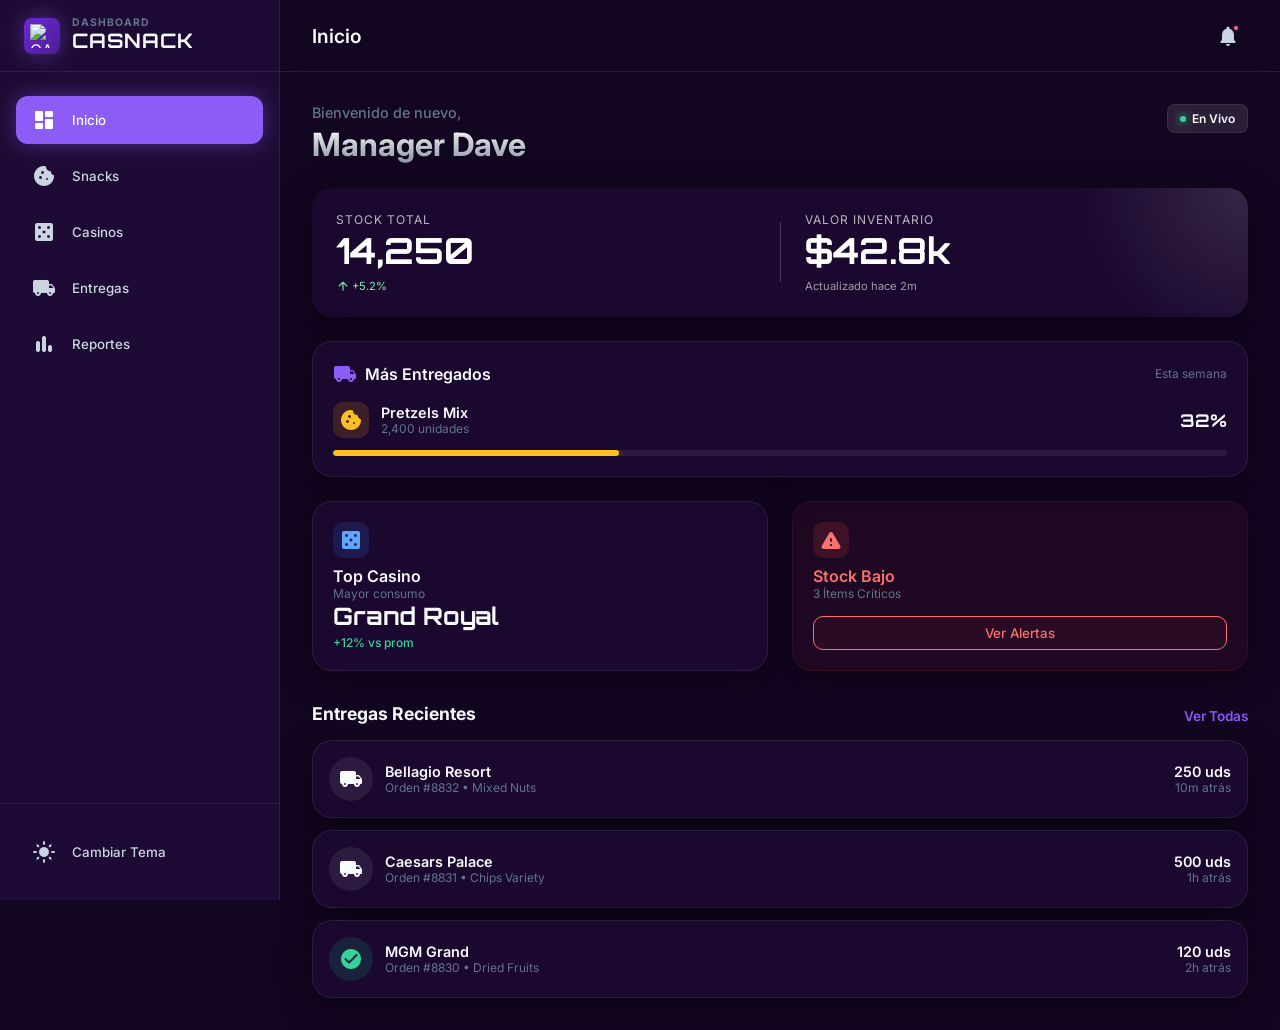
==== index.html @ 6d924bbb "First commit: initial app with Firebase" ====
<!DOCTYPE html>
<html lang="es">

<head>
    <meta charset="UTF-8">
    <meta name="viewport" content="width=device-width, initial-scale=1.0, maximum-scale=1.0, user-scalable=no">
    <title>CASNACK Dashboard</title>
    <!-- Favicon and App Icons -->
    <link rel="icon" type="image/png" href="LOGO%20CASNACK.png">
    <link rel="apple-touch-icon" href="LOGO%20CASNACK.png">
    <meta name="theme-color" content="#2e1065">

    <link rel="preconnect" href="https://fonts.googleapis.com">
    <link rel="preconnect" href="https://fonts.gstatic.com" crossorigin>
    <link
        href="https://fonts.googleapis.com/css2?family=Inter:wght@300;400;500;600;700&family=Orbitron:wght@500;700;800&display=swap"
        rel="stylesheet">
    <link href="https://fonts.googleapis.com/icon?family=Material+Icons+Round" rel="stylesheet">

    <link rel="stylesheet" href="styles.css">
</head>

<body class="dark-mode"> <!-- Starting in Dark Mode for Premium Feel -->
    <div class="app-container">

        <!-- Sidebar for PC Navigation -->
        <aside class="sidebar">
            <div class="sidebar-header">
                <div class="logo-wrapper">
                    <img src="LOGO%20CASNACK.png" alt="CASNACK Logo" class="app-logo">
                </div>
                <!-- Desktop brand text -->
                <div class="brand">
                    <span class="brand-subtitle">DASHBOARD</span>
                    <span class="brand-title">CASNACK</span>
                </div>
            </div>
            <nav class="sidebar-nav">
                <button class="nav-btn active" data-target="dashboard">
                    <div class="nav-icon-wrapper">
                        <span class="material-icons-round">dashboard</span>
                    </div>
                    <span class="nav-label">Inicio</span>
                </button>
                <button class="nav-btn" data-target="snacks">
                    <div class="nav-icon-wrapper">
                        <span class="material-icons-round">cookie</span>
                    </div>
                    <span class="nav-label">Snacks</span>
                </button>
                <button class="nav-btn" data-target="casinos">
                    <div class="nav-icon-wrapper">
                        <span class="material-icons-round">casino</span>
                    </div>
                    <span class="nav-label">Casinos</span>
                </button>
                <button class="nav-btn" data-target="delivery">
                    <div class="nav-icon-wrapper">
                        <span class="material-icons-round">local_shipping</span>
                    </div>
                    <span class="nav-label">Entregas</span>
                </button>
                <button class="nav-btn" data-target="reports">
                    <div class="nav-icon-wrapper">
                        <span class="material-icons-round">bar_chart</span>
                    </div>
                    <span class="nav-label">Reportes</span>
                </button>
            </nav>
            <div class="sidebar-footer">
                <button class="theme-toggle" id="theme-toggle-pc">
                    <span class="material-icons-round theme-icon">light_mode</span>
                    <span class="nav-label">Cambiar Tema</span>
                </button>
            </div>
        </aside>

        <!-- Main Content Area -->
        <main class="main-content">
            <!-- Top Header -->
            <header class="top-header">
                <!-- Mobile brand (hidden on PC) -->
                <div class="mobile-brand">
                    <div class="mobile-logo-wrapper">
                        <img src="LOGO%20CASNACK.png" alt="Logo" class="mobile-logo">
                    </div>
                    <div class="brand">
                        <span class="brand-subtitle">DASHBOARD</span>
                        <span class="brand-title">CASNACK</span>
                    </div>
                </div>
                <!-- Context title for PC -->
                <h1 class="pc-page-title" id="pc-page-title">Inicio</h1>

                <div class="header-actions">
                    <button class="icon-btn theme-toggle" id="theme-toggle-mobile">
                        <span class="material-icons-round theme-icon">light_mode</span>
                    </button>
                    <button class="icon-btn notification-btn">
                        <span class="material-icons-round">notifications</span>
                        <span class="notification-dot"></span>
                    </button>
                </div>
            </header>

            <!-- Page Views Container -->
            <div class="page-views">

                <!-- Dashboard View -->
                <section id="dashboard" class="page-view active">

                    <!-- Welcome Hero -->
                    <div class="dashboard-hero">
                        <div class="welcome-text">
                            <p class="subtitle">Bienvenido de nuevo,</p>
                            <h2 class="title metallic-text">Manager Dave</h2>
                        </div>
                        <div class="status-badge">
                            <span class="status-dot live"></span> En Vivo
                        </div>
                    </div>

                    <!-- Main Stat Card -->
                    <div class="glass-card stat-card primary-gradient">
                        <div class="stat-content">
                            <div class="stat-block">
                                <p class="stat-label">Stock Total</p>
                                <p class="stat-value font-display">14,250</p>
                                <p class="stat-trend positive">
                                    <span class="material-icons-round">arrow_upward</span> +5.2%
                                </p>
                            </div>
                            <div class="divider"></div>
                            <div class="stat-block">
                                <p class="stat-label">Valor Inventario</p>
                                <p class="stat-value font-display">$42.8k</p>
                                <p class="stat-update">Actualizado hace 2m</p>
                            </div>
                        </div>
                        <div class="card-glow"></div>
                    </div>

                    <!-- Layout grid for PC vs Mobile -->
                    <div class="dashboard-grid">
                        <!-- Widget 1: Most Delivered -->
                        <div class="glass-card widget widget-full">
                            <div class="widget-header">
                                <h3 class="widget-title">
                                    <span class="icon-primary"><span
                                            class="material-icons-round">local_shipping</span></span>
                                    Más Entregados
                                </h3>
                                <span class="widget-subtitle">Esta semana</span>
                            </div>
                            <div class="widget-body">
                                <div class="progress-item">
                                    <div class="item-info">
                                        <div class="item-icon bg-orange">
                                            <span class="material-icons-round text-orange">cookie</span>
                                        </div>
                                        <div>
                                            <p class="item-title">Pretzels Mix</p>
                                            <p class="item-desc">2,400 unidades</p>
                                        </div>
                                    </div>
                                    <span class="item-percent font-display">32%</span>
                                </div>
                                <div class="progress-bar-bg">
                                    <div class="progress-bar-fill orange-glow" style="width: 32%"></div>
                                </div>
                            </div>
                        </div>

                        <!-- Widget 2: Top Casino -->
                        <div class="glass-card widget widget-half flex-col">
                            <div>
                                <div class="item-icon bg-blue mb-small">
                                    <span class="material-icons-round text-blue">casino</span>
                                </div>
                                <h3 class="widget-title">Top Casino</h3>
                                <p class="item-desc">Mayor consumo</p>
                            </div>
                            <div class="widget-footer mt-large">
                                <p class="big-value font-display">Grand Royal</p>
                                <p class="trend-text positive mt-small">+12% vs prom</p>
                            </div>
                        </div>

                        <!-- Widget 3: Alerts -->
                        <div class="glass-card widget widget-half alert-widget flex-col">
                            <div>
                                <div class="item-icon bg-red mb-small">
                                    <span class="material-icons-round text-red">warning</span>
                                </div>
                                <h3 class="widget-title text-red-bold">Stock Bajo</h3>
                                <p class="item-desc text-red-light">3 Ítems Críticos</p>
                            </div>
                            <div class="widget-footer mt-large">
                                <button class="btn-outline-red w-full">Ver Alertas</button>
                            </div>
                        </div>
                    </div>

                    <!-- Recent Section -->
                    <div class="recent-section mt-xl">
                        <div class="section-header">
                            <h3 class="section-title">Entregas Recientes</h3>
                            <a href="#" class="link-primary">Ver Todas</a>
                        </div>
                        <div class="list-container">
                            <div class="glass-card list-item interactive">
                                <div class="item-info">
                                    <div class="icon-circle bg-gray"><span
                                            class="material-icons-round">local_shipping</span></div>
                                    <div>
                                        <p class="item-title">Bellagio Resort</p>
                                        <p class="item-desc">Orden #8832 • Mixed Nuts</p>
                                    </div>
                                </div>
                                <div class="item-trailing">
                                    <p class="item-title text-right">250 uds</p>
                                    <p class="item-desc text-right">10m atrás</p>
                                </div>
                            </div>
                            <div class="glass-card list-item interactive">
                                <div class="item-info">
                                    <div class="icon-circle bg-gray"><span
                                            class="material-icons-round">local_shipping</span></div>
                                    <div>
                                        <p class="item-title">Caesars Palace</p>
                                        <p class="item-desc">Orden #8831 • Chips Variety</p>
                                    </div>
                                </div>
                                <div class="item-trailing">
                                    <p class="item-title text-right">500 uds</p>
                                    <p class="item-desc text-right">1h atrás</p>
                                </div>
                            </div>
                            <div class="glass-card list-item interactive">
                                <div class="item-info">
                                    <div class="icon-circle bg-green"><span
                                            class="material-icons-round text-green">check_circle</span></div>
                                    <div>
                                        <p class="item-title">MGM Grand</p>
                                        <p class="item-desc">Orden #8830 • Dried Fruits</p>
                                    </div>
                                </div>
                                <div class="item-trailing">
                                    <p class="item-title text-right">120 uds</p>
                                    <p class="item-desc text-right">2h atrás</p>
                                </div>
                            </div>
                        </div>
                    </div>
                </section>

                <!-- Casinos View -->
                <section id="casinos" class="page-view">
                    <div class="section-header mt-small">
                        <h2 class="title metallic-text">Gestión de Casinos</h2>
                        <button class="btn-primary" id="btn-add-casino"
                            onclick="document.getElementById('add-casino-form').style.display='block'">
                            <span class="material-icons-round">add</span> Agregar Casino
                        </button>
                    </div>

                    <!-- Add Casino Form (Visually Hidden/Mocked for future) -->
                    <div class="glass-card form-card mb-large" id="add-casino-form" style="display: none;">
                        <h3 class="mb-small text-lg font-bold">Registrar Nuevo Casino</h3>
                        <div class="form-grid">
                            <div class="form-group">
                                <label>Nombre del Casino</label>
                                <input type="text" id="casino-name-input" class="form-input"
                                    placeholder="Ej. Casino Central">
                            </div>
                            <div class="form-group">
                                <label>Dirección</label>
                                <input type="text" id="casino-addr-input" class="form-input"
                                    placeholder="Ej. Calle 123 #45-67">
                            </div>
                            <div class="form-group">
                                <label>Barrio</label>
                                <input type="text" id="casino-barrio-input" class="form-input"
                                    placeholder="Ej. El Centro">
                            </div>
                            <div class="form-group">
                                <label>Cantidad Estandar de Snacks</label>
                                <input type="number" id="casino-snacks-input" class="form-input" placeholder="Ej. 150">
                            </div>
                        </div>
                        <div class="form-actions mt-xl text-right">
                            <button class="btn-outline-red mr-small"
                                onclick="document.getElementById('add-casino-form').style.display='none'">Cancelar</button>
                            <button class="btn-primary" id="btn-save-casino">Guardar Casino</button>
                        </div>
                    </div>

                    <div class="list-container mt-xl">
                        <!-- Casino Item 1 -->
                        <div class="glass-card list-item interactive">
                            <div class="item-info casino-info w-full">
                                <div class="icon-circle bg-blue"><span
                                        class="material-icons-round text-blue">casino</span></div>
                                <div class="casino-details w-full">
                                    <p class="item-title text-lg">Grand Royal Casino</p>
                                    <div class="casino-meta">
                                        <p class="item-desc"><span
                                                class="material-icons-round text-small text-muted">location_on</span>
                                            Av. Principal 123</p>
                                        <p class="item-desc"><span
                                                class="material-icons-round text-small text-muted">map</span> Barrio
                                            Centro</p>
                                    </div>
                                </div>
                            </div>
                            <div class="item-trailing flex-row">
                                <div class="text-right mr-large hide-on-mobile">
                                    <p class="item-title font-display">500</p>
                                    <p class="item-desc text-muted">Snacks Estandar</p>
                                </div>
                                <div class="action-controls mr-small">
                                    <button class="icon-btn-small btn-edit" title="Editar Casino"><span
                                            class="material-icons-round text-small">edit</span></button>
                                    <button class="icon-btn-small btn-delete" title="Eliminar Casino"><span
                                            class="material-icons-round text-small">delete</span></button>
                                </div>
                                <div class="order-controls">
                                    <button class="icon-btn-small" title="Subir"><span
                                            class="material-icons-round">keyboard_arrow_up</span></button>
                                    <button class="icon-btn-small" title="Bajar"><span
                                            class="material-icons-round">keyboard_arrow_down</span></button>
                                </div>
                            </div>
                        </div>

                        <!-- Casino Item 2 -->
                        <div class="glass-card list-item interactive">
                            <div class="item-info casino-info w-full">
                                <div class="icon-circle bg-orange"><span
                                        class="material-icons-round text-orange">casino</span></div>
                                <div class="casino-details w-full">
                                    <p class="item-title text-lg">Palace Star</p>
                                    <div class="casino-meta">
                                        <p class="item-desc"><span
                                                class="material-icons-round text-small text-muted">location_on</span>
                                            Calle 45 #8-12</p>
                                        <p class="item-desc"><span
                                                class="material-icons-round text-small text-muted">map</span> Zona Norte
                                        </p>
                                    </div>
                                </div>
                            </div>
                            <div class="item-trailing flex-row">
                                <div class="text-right mr-large hide-on-mobile">
                                    <p class="item-title font-display">300</p>
                                    <p class="item-desc text-muted">Snacks Estandar</p>
                                </div>
                                <div class="action-controls mr-small">
                                    <button class="icon-btn-small btn-edit" title="Editar Casino"><span
                                            class="material-icons-round text-small">edit</span></button>
                                    <button class="icon-btn-small btn-delete" title="Eliminar Casino"><span
                                            class="material-icons-round text-small">delete</span></button>
                                </div>
                                <div class="order-controls">
                                    <button class="icon-btn-small" title="Subir"><span
                                            class="material-icons-round">keyboard_arrow_up</span></button>
                                    <button class="icon-btn-small" title="Bajar"><span
                                            class="material-icons-round">keyboard_arrow_down</span></button>
                                </div>
                            </div>
                        </div>

                        <!-- Casino Item 3 -->
                        <div class="glass-card list-item interactive">
                            <div class="item-info casino-info w-full">
                                <div class="icon-circle bg-green"><span
                                        class="material-icons-round text-green">casino</span></div>
                                <div class="casino-details w-full">
                                    <p class="item-title text-lg">Lucky Club</p>
                                    <div class="casino-meta">
                                        <p class="item-desc"><span
                                                class="material-icons-round text-small text-muted">location_on</span>
                                            Carrera 9 #15-32</p>
                                        <p class="item-desc"><span
                                                class="material-icons-round text-small text-muted">map</span> El Poblado
                                        </p>
                                    </div>
                                </div>
                            </div>
                            <div class="item-trailing flex-row">
                                <div class="text-right mr-large hide-on-mobile">
                                    <p class="item-title font-display">150</p>
                                    <p class="item-desc text-muted">Snacks Estandar</p>
                                </div>
                                <div class="action-controls mr-small">
                                    <button class="icon-btn-small btn-edit" title="Editar Casino"><span
                                            class="material-icons-round text-small">edit</span></button>
                                    <button class="icon-btn-small btn-delete" title="Eliminar Casino"><span
                                            class="material-icons-round text-small">delete</span></button>
                                </div>
                                <div class="order-controls">
                                    <button class="icon-btn-small" title="Subir"><span
                                            class="material-icons-round">keyboard_arrow_up</span></button>
                                    <button class="icon-btn-small" title="Bajar"><span
                                            class="material-icons-round">keyboard_arrow_down</span></button>
                                </div>
                            </div>
                        </div>
                    </div>
                </section>

                <!-- Snacks View -->
                <section id="snacks" class="page-view">
                    <div class="section-header mt-small">
                        <h2 class="title metallic-text">Gestión de Snacks</h2>
                        <button class="btn-primary" id="btn-add-snack"
                            onclick="document.getElementById('add-snack-form').style.display='block'">
                            <span class="material-icons-round">add</span> Agregar Snack
                        </button>
                    </div>

                    <!-- Add Snack Form -->
                    <div class="glass-card form-card mb-large" id="add-snack-form" style="display: none;">
                        <h3 class="mb-small text-lg font-bold">Registrar Nuevo Snack</h3>
                        <div class="form-grid">
                            <div class="form-group">
                                <label>Nombre del Snack</label>
                                <input type="text" id="snack-name-input" class="form-input"
                                    placeholder="Ej. Pretzels Mix">
                            </div>
                            <div class="form-group">
                                <label>Precio de Venta</label>
                                <input type="number" id="snack-precio-input" class="form-input" placeholder="Ej. 15000">
                            </div>
                        </div>
                        <div class="form-actions mt-xl text-right">
                            <button class="btn-outline-red mr-small"
                                onclick="document.getElementById('add-snack-form').style.display='none'">Cancelar</button>
                            <button class="btn-primary" id="btn-save-snack">Guardar Snack</button>
                        </div>
                    </div>

                    <div class="list-container mt-xl">
                        <!-- Snack Item 1 -->
                        <div class="glass-card list-item interactive">
                            <div class="item-info casino-info w-full">
                                <div class="icon-circle bg-orange"><span
                                        class="material-icons-round text-orange">cookie</span></div>
                                <div class="casino-details w-full">
                                    <p class="item-title text-lg">Pretzels Mix</p>
                                    <div class="casino-meta">
                                        <p class="item-desc"><span
                                                class="material-icons-round text-small text-muted">sell</span>
                                            Precio de Venta</p>
                                    </div>
                                </div>
                            </div>
                            <div class="item-trailing flex-row">
                                <div class="text-right mr-large hide-on-mobile">
                                    <p class="item-title font-display">$15,000</p>
                                    <p class="item-desc text-muted">COP</p>
                                </div>
                                <div class="action-controls mr-small">
                                    <button class="icon-btn-small btn-edit" title="Editar Snack"><span
                                            class="material-icons-round text-small">edit</span></button>
                                    <button class="icon-btn-small btn-delete" title="Eliminar Snack"><span
                                            class="material-icons-round text-small">delete</span></button>
                                </div>
                                <div class="order-controls">
                                    <button class="icon-btn-small" title="Subir"><span
                                            class="material-icons-round">keyboard_arrow_up</span></button>
                                    <button class="icon-btn-small" title="Bajar"><span
                                            class="material-icons-round">keyboard_arrow_down</span></button>
                                </div>
                            </div>
                        </div>

                        <!-- Snack Item 2 -->
                        <div class="glass-card list-item interactive">
                            <div class="item-info casino-info w-full">
                                <div class="icon-circle bg-green"><span
                                        class="material-icons-round text-green">cookie</span></div>
                                <div class="casino-details w-full">
                                    <p class="item-title text-lg">Nueces Surtidas</p>
                                    <div class="casino-meta">
                                        <p class="item-desc"><span
                                                class="material-icons-round text-small text-muted">sell</span>
                                            Precio de Venta</p>
                                    </div>
                                </div>
                            </div>
                            <div class="item-trailing flex-row">
                                <div class="text-right mr-large hide-on-mobile">
                                    <p class="item-title font-display">$22,000</p>
                                    <p class="item-desc text-muted">COP</p>
                                </div>
                                <div class="action-controls mr-small">
                                    <button class="icon-btn-small btn-edit" title="Editar Snack"><span
                                            class="material-icons-round text-small">edit</span></button>
                                    <button class="icon-btn-small btn-delete" title="Eliminar Snack"><span
                                            class="material-icons-round text-small">delete</span></button>
                                </div>
                                <div class="order-controls">
                                    <button class="icon-btn-small" title="Subir"><span
                                            class="material-icons-round">keyboard_arrow_up</span></button>
                                    <button class="icon-btn-small" title="Bajar"><span
                                            class="material-icons-round">keyboard_arrow_down</span></button>
                                </div>
                            </div>
                        </div>
                    </div>
                </section>

                <!-- Delivery View (Placeholder) -->
                <section id="delivery" class="page-view">
                    <div class="placeholder-content glass-card">
                        <div class="placeholder-icon">
                            <span class="material-icons-round text-primary">local_shipping</span>
                        </div>
                        <h2 class="metallic-text">Registro de Entregas</h2>
                        <p class="text-muted">Este apartado se irá creando más adelante.</p>
                    </div>
                </section>

                <!-- Reports View (Placeholder) -->
                <section id="reports" class="page-view">
                    <div class="placeholder-content glass-card">
                        <div class="placeholder-icon">
                            <span class="material-icons-round text-primary">bar_chart</span>
                        </div>
                        <h2 class="metallic-text">Reportes de Consumo</h2>
                        <p class="text-muted">Este apartado se irá creando más adelante.</p>
                    </div>
                </section>

            </div>
        </main>

        <!-- Bottom Navigation for Mobile -->
        <nav class="bottom-nav">
            <button class="nav-btn active" data-target="dashboard">
                <span class="material-icons-round">dashboard</span>
                <span class="nav-label">Inicio</span>
            </button>
            <button class="nav-btn" data-target="casinos">
                <span class="material-icons-round">casino</span>
                <span class="nav-label">Casinos</span>
            </button>
            <button class="nav-btn" data-target="snacks">
                <span class="material-icons-round">cookie</span>
                <span class="nav-label">Snacks</span>
            </button>
            <button class="nav-btn" data-target="delivery">
                <span class="material-icons-round">local_shipping</span>
                <span class="nav-label">Entrega</span>
            </button>
            <button class="nav-btn" data-target="reports">
                <span class="material-icons-round">bar_chart</span>
                <span class="nav-label">Reportes</span>
            </button>
        </nav>
    </div>

    <!-- Easter Egg Logo Animation Container -->
    <div class="easter-egg-overlay" id="easter-egg-overlay">
        <div class="easter-egg-container">
            <div class="easter-egg-glow"></div>
            <img src="LOGO%20CASNACK.png" alt="CASNACK Logo" class="easter-egg-logo" id="easter-egg-logo">
        </div>
    </div>

    <script type="module" src="app.js"></script>
</body>

</html>
---- styles.css ----
/*
    CASNACK - Premium Dashboard UI
*/

/* Core Tokens & CSS Variables */
:root {
    /* Fonts */
    --font-sans: 'Inter', system-ui, sans-serif;
    --font-display: 'Orbitron', system-ui, sans-serif;

    /* Spacing & Sizes */
    --sidebar-width: 280px;
    --header-height: 72px;
    --bottom-nav-height: 80px;

    /* Transitions */
    --transition-fast: 0.2s ease;
    --transition-smooth: 0.4s cubic-bezier(0.16, 1, 0.3, 1);
}

/* Light Mode Variables */
.light-mode {
    --bg-base: #f3f4f6;
    --bg-surface: #ffffff;
    --bg-card: rgba(255, 255, 255, 0.9);
    --border-subtle: rgba(0, 0, 0, 0.05);

    --text-primary: #111827;
    --text-secondary: #4b5563;
    --text-muted: #9ca3af;

    --color-primary: #590099;
    --color-primary-light: #7e22ce;
    --color-primary-dark: #3b0764;

    --gradient-primary: linear-gradient(135deg, #7e22ce 0%, #3b0764 100%);
    --gradient-metallic: linear-gradient(to bottom, #111827 0%, #4b5563 100%);

    --shadow-soft: 0 4px 20px rgba(0, 0, 0, 0.05);
    --shadow-card: 0 8px 30px rgba(0, 0, 0, 0.04);
    --shadow-neon: 0 0 15px rgba(89, 0, 153, 0.3);

    --color-orange: #f59e0b;
    --color-blue: #3b82f6;
    --color-red: #ef4444;
    --color-green: #10b981;
}

/* Dark Mode Variables (Default as per app logic) */
.dark-mode {
    --bg-base: #130621;
    --bg-surface: #1e0b35;
    --bg-card: rgba(30, 11, 53, 0.7);
    --border-subtle: rgba(255, 255, 255, 0.08);

    --text-primary: #f8fafc;
    --text-secondary: #cbd5e1;
    --text-muted: #64748b;

    --color-primary: #8b5cf6;
    --color-primary-light: #a78bfa;
    --color-primary-dark: #5b21b6;

    --gradient-primary: linear-gradient(135deg, #6d28d9 0%, #4c1d95 100%);
    --gradient-metallic: linear-gradient(to bottom, #ffffff 20%, #94a3b8 100%);

    --shadow-soft: 0 4px 20px rgba(0, 0, 0, 0.4);
    --shadow-card: 0 8px 32px rgba(0, 0, 0, 0.5);
    --shadow-neon: 0 0 20px rgba(139, 92, 246, 0.4);

    --color-orange: #fbbf24;
    --color-blue: #60a5fa;
    --color-red: #f87171;
    --color-green: #34d399;
}

/* Base Styles */
* {
    box-sizing: border-box;
    margin: 0;
    padding: 0;
}

body {
    font-family: var(--font-sans);
    background-color: var(--bg-base);
    color: var(--text-primary);
    -webkit-font-smoothing: antialiased;
    transition: background-color var(--transition-smooth), color var(--transition-smooth);
    overflow-x: hidden;
}

p,
span,
h1,
h2,
h3,
h4,
div {
    transition: color var(--transition-fast);
}

.font-display {
    font-family: var(--font-display);
}

/* App Layout Structure */
.app-container {
    display: flex;
    min-height: 100vh;
    width: 100%;
    position: relative;
}

.metallic-text {
    background: var(--gradient-metallic);
    -webkit-background-clip: text;
    background-clip: text;
    -webkit-text-fill-color: transparent;
    text-shadow: 0px 1px 2px rgba(0, 0, 0, 0.1);
}

.primary-gradient {
    background: var(--gradient-primary);
}

.bg-orange {
    background-color: rgba(245, 158, 11, 0.15);
}

.text-orange {
    color: var(--color-orange);
}

.bg-blue {
    background-color: rgba(59, 130, 246, 0.15);
}

.text-blue {
    color: var(--color-blue);
}

.bg-red {
    background-color: rgba(239, 68, 68, 0.15);
}

.text-red {
    color: var(--color-red);
}

.text-red-bold {
    color: var(--color-red);
    font-weight: 600;
}

.text-red-light {
    color: #fca5a5;
}

.bg-green {
    background-color: rgba(16, 185, 129, 0.15);
}

.text-green {
    color: var(--color-green);
}

.bg-gray {
    background-color: var(--border-subtle);
}

.text-right {
    text-align: right;
}

.text-muted {
    color: var(--text-muted);
}

.mb-small {
    margin-bottom: 8px;
}

.mb-large {
    margin-bottom: 24px;
}

.mt-small {
    margin-top: 4px;
}

.mt-large {
    margin-top: auto;
}

.mt-xl {
    margin-top: 32px;
}

.w-full {
    width: 100%;
}

/* Custom Scrollbar */
::-webkit-scrollbar {
    width: 6px;
    height: 6px;
}

::-webkit-scrollbar-track {
    background: transparent;
}

::-webkit-scrollbar-thumb {
    background: var(--border-subtle);
    border-radius: 3px;
}

::-webkit-scrollbar-thumb:hover {
    background: var(--color-primary);
}

/* Reusable Glass Card Component */
.glass-card {
    background: var(--bg-card);
    backdrop-filter: blur(16px);
    -webkit-backdrop-filter: blur(16px);
    border: 1px solid var(--border-subtle);
    border-radius: 20px;
    box-shadow: var(--shadow-card);
    transition: transform var(--transition-fast), box-shadow var(--transition-fast);
}

/* Buttons and Interactions */
button {
    background: none;
    border: none;
    cursor: pointer;
    font-family: inherit;
    outline: none;
    transition: all var(--transition-fast);
}

.icon-btn {
    width: 40px;
    height: 40px;
    border-radius: 50%;
    display: flex;
    align-items: center;
    justify-content: center;
    color: var(--text-secondary);
    background: transparent;
}

.icon-btn:hover {
    background: var(--border-subtle);
    color: var(--text-primary);
}

.notification-btn {
    position: relative;
}

.notification-dot {
    position: absolute;
    top: 8px;
    right: 8px;
    width: 8px;
    height: 8px;
    background-color: var(--color-red);
    border-radius: 50%;
    border: 2px solid var(--bg-surface);
}

.btn-outline-red {
    padding: 8px 16px;
    border: 1px solid var(--color-red);
    border-radius: 10px;
    color: var(--color-red);
    font-weight: 500;
    background: rgba(239, 68, 68, 0.05);
}

.btn-outline-red:hover {
    background: rgba(239, 68, 68, 0.1);
    transform: translateY(-1px);
}

.link-primary {
    color: var(--color-primary);
    text-decoration: none;
    font-size: 0.85rem;
    font-weight: 600;
}

.link-primary:hover {
    text-decoration: underline;
}

/* SIDEBAR (Desktop) */
.sidebar {
    width: var(--sidebar-width);
    background: var(--bg-surface);
    border-right: 1px solid var(--border-subtle);
    display: flex;
    flex-direction: column;
    position: fixed;
    height: 100vh;
    z-index: 100;
}

.sidebar-header {
    height: var(--header-height);
    display: flex;
    align-items: center;
    padding: 0 24px;
    gap: 12px;
    border-bottom: 1px solid var(--border-subtle);
}

.logo-wrapper {
    width: 36px;
    height: 36px;
    border-radius: 8px;
    background: var(--gradient-primary);
    display: flex;
    align-items: center;
    justify-content: center;
    box-shadow: var(--shadow-neon);
    padding: 6px;
}

.app-logo {
    width: 100%;
    height: 100%;
    object-fit: contain;
}

.brand {
    display: flex;
    flex-direction: column;
}

.brand-subtitle {
    font-size: 0.65rem;
    font-weight: 700;
    color: var(--text-muted);
    letter-spacing: 0.1em;
    text-transform: uppercase;
    line-height: 1;
}

.brand-title {
    font-size: 1.25rem;
    font-weight: 700;
    font-family: var(--font-display);
    color: var(--text-primary);
    line-height: 1.2;
    letter-spacing: 1px;
}

.sidebar-nav {
    flex: 1;
    padding: 24px 16px;
    display: flex;
    flex-direction: column;
    gap: 8px;
}

.nav-btn {
    display: flex;
    align-items: center;
    gap: 16px;
    padding: 12px 16px;
    border-radius: 12px;
    color: var(--text-secondary);
    font-weight: 500;
    width: 100%;
}

.nav-btn:hover {
    background: var(--border-subtle);
    color: var(--text-primary);
}

.nav-btn.active {
    background: var(--color-primary);
    color: #ffffff;
    box-shadow: var(--shadow-neon);
}

.nav-icon-wrapper {
    display: flex;
    align-items: center;
    justify-content: center;
}

.sidebar-footer {
    padding: 24px 16px;
    border-top: 1px solid var(--border-subtle);
}

.theme-toggle {
    display: flex;
    align-items: center;
    gap: 16px;
    padding: 12px 16px;
    border-radius: 12px;
    color: var(--text-secondary);
    font-weight: 500;
    width: 100%;
}

.theme-toggle:hover {
    background: var(--border-subtle);
    color: var(--text-primary);
}

/* MAIN CONTENT */
.main-content {
    flex: 1;
    margin-left: var(--sidebar-width);
    display: flex;
    flex-direction: column;
}

/* TOP HEADER */
.top-header {
    height: var(--header-height);
    background: var(--bg-surface);
    border-bottom: 1px solid var(--border-subtle);
    display: flex;
    align-items: center;
    justify-content: space-between;
    padding: 0 32px;
    position: sticky;
    top: 0;
    z-index: 90;
    backdrop-filter: blur(10px);
    background: rgba(var(--bg-surface), 0.8);
}

.pc-page-title {
    font-size: 1.2rem;
    font-weight: 600;
    color: var(--text-primary);
}

.mobile-brand {
    display: none;
}

.header-actions {
    display: flex;
    align-items: center;
    gap: 16px;
}

.user-profile {
    width: 36px;
    height: 36px;
    border-radius: 50%;
    margin-left: 8px;
    border: 2px solid var(--color-primary);
    padding: 2px;
    display: flex;
    align-items: center;
    justify-content: center;
    overflow: hidden;
    cursor: pointer;
}

.avatar-img {
    width: 100%;
    height: 100%;
    object-fit: cover;
    border-radius: 50%;
    background: var(--bg-base);
}

#theme-toggle-mobile {
    display: none;
}

/* PAGE VIEWS */
.page-views {
    padding: 32px;
    flex: 1;
    position: relative;
    max-width: 1200px;
    margin: 0 auto;
    width: 100%;
}

.page-view {
    display: none;
    animation: fadeIn var(--transition-smooth);
}

.page-view.active {
    display: block;
}

@keyframes fadeIn {
    from {
        opacity: 0;
        transform: translateY(10px);
    }

    to {
        opacity: 1;
        transform: translateY(0);
    }
}

/* DASHBOARD SPECIFIC */
.dashboard-hero {
    display: flex;
    justify-content: space-between;
    align-items: flex-start;
    margin-bottom: 24px;
}

.subtitle {
    font-size: 0.9rem;
    color: var(--text-muted);
    font-weight: 500;
    margin-bottom: 4px;
}

.title {
    font-size: 2rem;
    font-weight: 700;
}

.status-badge {
    background: rgba(255, 255, 255, 0.1);
    border: 1px solid var(--border-subtle);
    padding: 6px 12px;
    border-radius: 8px;
    font-size: 0.75rem;
    font-weight: 600;
    display: flex;
    align-items: center;
    gap: 6px;
}

.status-dot {
    width: 6px;
    height: 6px;
    border-radius: 50%;
    background-color: var(--color-green);
    box-shadow: 0 0 8px var(--color-green);
}

.stat-card {
    position: relative;
    overflow: hidden;
    color: #ffffff;
    margin-bottom: 24px;
    border: none;
}

.card-glow {
    position: absolute;
    top: 0;
    right: 0;
    width: 200px;
    height: 200px;
    background: radial-gradient(circle at top right, rgba(255, 255, 255, 0.2) 0%, transparent 60%);
    opacity: 0.6;
}

.stat-content {
    display: flex;
    align-items: center;
    padding: 24px;
    position: relative;
    z-index: 2;
}

.stat-block {
    flex: 1;
}

.divider {
    width: 1px;
    height: 60px;
    background: rgba(255, 255, 255, 0.2);
    margin: 0 24px;
}

.stat-label {
    font-size: 0.75rem;
    text-transform: uppercase;
    letter-spacing: 1px;
    color: rgba(255, 255, 255, 0.7);
    margin-bottom: 4px;
}

.stat-value {
    font-size: 2.25rem;
    font-weight: 700;
    line-height: 1.1;
}

.stat-trend {
    font-size: 0.7rem;
    display: flex;
    align-items: center;
    gap: 2px;
    margin-top: 8px;
}

.stat-trend.positive {
    color: #86efac;
}

.stat-trend .material-icons-round {
    font-size: 14px;
}

.stat-update {
    font-size: 0.7rem;
    color: rgba(255, 255, 255, 0.6);
    margin-top: 8px;
}

/* Dashboard Grid */
.dashboard-grid {
    display: grid;
    grid-template-columns: repeat(2, 1fr);
    gap: 24px;
}

.widget {
    padding: 20px;
    display: flex;
    flex-direction: column;
}

.widget-full {
    grid-column: span 2;
}

.flex-col {
    display: flex;
    flex-direction: column;
    height: 100%;
}

.widget-header {
    display: flex;
    justify-content: space-between;
    align-items: center;
    margin-bottom: 16px;
}

.widget-title {
    font-size: 1rem;
    font-weight: 600;
    display: flex;
    align-items: center;
    gap: 8px;
}

.icon-primary {
    color: var(--color-primary);
    display: flex;
}

.widget-subtitle {
    font-size: 0.75rem;
    color: var(--text-muted);
}

.progress-item {
    display: flex;
    justify-content: space-between;
    align-items: center;
    margin-bottom: 12px;
}

.item-info {
    display: flex;
    align-items: center;
    gap: 12px;
}

.item-icon {
    width: 36px;
    height: 36px;
    border-radius: 10px;
    display: flex;
    align-items: center;
    justify-content: center;
}

.item-title {
    font-size: 0.9rem;
    font-weight: 600;
    color: var(--text-primary);
}

.item-desc {
    font-size: 0.75rem;
    color: var(--text-muted);
}

.item-percent {
    font-size: 1.1rem;
    font-weight: 700;
}

.progress-bar-bg {
    width: 100%;
    height: 6px;
    background: var(--border-subtle);
    border-radius: 3px;
    overflow: hidden;
}

.progress-bar-fill {
    height: 100%;
    background: var(--color-primary);
    border-radius: 3px;
}

.orange-glow {
    background: var(--color-orange);
    box-shadow: 0 0 10px rgba(245, 158, 11, 0.4);
}

.big-value {
    font-size: 1.5rem;
    font-weight: 700;
    color: var(--text-primary);
}

.trend-text {
    font-size: 0.75rem;
    font-weight: 500;
}

.trend-text.positive {
    color: var(--color-green);
}

.alert-widget {
    background: rgba(239, 68, 68, 0.05);
    border: 1px solid rgba(239, 68, 68, 0.1);
}

/* Recent Section */
.section-header {
    display: flex;
    justify-content: space-between;
    align-items: flex-end;
    margin-bottom: 16px;
}

.section-title {
    font-size: 1.1rem;
    font-weight: 700;
}

.list-container {
    display: flex;
    flex-direction: column;
    gap: 12px;
}

.list-item {
    display: flex;
    justify-content: space-between;
    align-items: center;
    padding: 16px;
}

.list-item.interactive:hover {
    transform: translateY(-2px);
    box-shadow: var(--shadow-neon);
    border-color: rgba(139, 92, 246, 0.3);
}

.icon-circle {
    width: 44px;
    height: 44px;
    border-radius: 50%;
    display: flex;
    align-items: center;
    justify-content: center;
}

/* Placeholder Views */
.placeholder-content {
    min-height: 400px;
    display: flex;
    flex-direction: column;
    align-items: center;
    justify-content: center;
    text-align: center;
    padding: 40px;
}

.placeholder-icon {
    width: 80px;
    height: 80px;
    border-radius: 20px;
    background: var(--border-subtle);
    display: flex;
    align-items: center;
    justify-content: center;
    margin-bottom: 24px;
}

.placeholder-icon .material-icons-round {
    font-size: 40px;
}

.placeholder-content h2 {
    font-size: 1.8rem;
    margin-bottom: 12px;
}

/* FAB and Bottom Nav */
.bottom-nav,
.fab-wrapper,
#fab-menu,
#fab-overlay {
    display: none;
}

/* Forms & Utility for Casino */
.btn-primary {
    background: var(--gradient-primary);
    color: white;
    padding: 10px 20px;
    border-radius: 12px;
    font-weight: 600;
    display: inline-flex;
    align-items: center;
    gap: 8px;
    box-shadow: var(--shadow-neon);
}

.btn-primary:hover {
    transform: translateY(-2px);
    box-shadow: 0 0 25px rgba(139, 92, 246, 0.6);
}

.icon-btn-small {
    width: 32px;
    height: 32px;
    border-radius: 8px;
    display: flex;
    align-items: center;
    justify-content: center;
    color: var(--text-secondary);
    background: var(--bg-surface);
    border: 1px solid var(--border-subtle);
}

.icon-btn-small:hover {
    background: var(--color-primary);
    color: white;
    border-color: var(--color-primary);
}

.flex-row {
    display: flex;
    align-items: center;
}

.flex-col {
    display: flex;
    flex-direction: column;
}

.mr-large {
    margin-right: 16px;
}

.mr-small {
    margin-right: 8px;
}

.text-small {
    font-size: 14px;
}

.text-lg {
    font-size: 1.1rem;
    font-weight: 700;
}

.action-controls {
    display: flex;
    gap: 8px;
}

.btn-edit {
    color: var(--color-blue);
    border-color: rgba(59, 130, 246, 0.3);
}

.btn-edit:hover {
    background: var(--color-blue);
    color: white;
}

.btn-delete {
    color: var(--color-red);
    border-color: rgba(239, 68, 68, 0.3);
}

.btn-delete:hover {
    background: var(--color-red);
    color: white;
}

.order-controls {
    display: flex;
    flex-direction: column;
    gap: 4px;
}

.casino-info {
    flex: 1;
}

.casino-meta {
    display: flex;
    gap: 16px;
    margin-top: 4px;
}

.casino-meta p {
    display: flex;
    align-items: center;
    gap: 4px;
}

/* Form Card */
.form-card {
    padding: 24px;
}

.form-grid {
    display: grid;
    grid-template-columns: 1fr 1fr;
    gap: 16px;
}

.form-group label {
    display: block;
    font-size: 0.85rem;
    font-weight: 600;
    margin-bottom: 8px;
    color: var(--text-secondary);
}

.form-input {
    width: 100%;
    padding: 12px 16px;
    border-radius: 10px;
    border: 1px solid var(--border-subtle);
    background: var(--bg-surface);
    color: var(--text-primary);
    font-family: inherit;
    transition: all var(--transition-fast);
}

.form-input:focus {
    outline: none;
    border-color: var(--color-primary);
    box-shadow: 0 0 0 3px rgba(139, 92, 246, 0.2);
}

/* Easter Egg Styles */
.easter-egg-overlay {
    position: fixed;
    top: 0;
    left: 0;
    width: 100vw;
    height: 100vh;
    background: rgba(15, 23, 42, 0.95);
    backdrop-filter: blur(12px);
    -webkit-backdrop-filter: blur(12px);
    z-index: 9999;
    display: flex;
    align-items: center;
    justify-content: center;
    opacity: 0;
    pointer-events: none;
    transition: opacity 0.25s ease-out;
    /* Mas rapido */
}

.easter-egg-overlay.active {
    opacity: 1;
    pointer-events: auto;
}

.easter-egg-container {
    position: relative;
    width: 250px;
    height: 250px;
    transform: scale(0) translateY(-200px);
}

.easter-egg-overlay.active .easter-egg-container {
    animation: coin-bounce 0.8s cubic-bezier(0.28, 0.84, 0.42, 1) forwards;
}

.easter-egg-logo {
    width: 100%;
    height: 100%;
    object-fit: contain;
    position: relative;
    z-index: 2;
    animation: drift 2s ease-in-out infinite alternate, pulse-logo 1.5s ease-in-out infinite alternate;
}

.easter-egg-glow {
    position: absolute;
    top: 50%;
    left: 50%;
    transform: translate(-50%, -50%);
    width: 300px;
    height: 300px;
    background: radial-gradient(circle, rgba(139, 92, 246, 0.6) 0%, rgba(139, 92, 246, 0) 70%);
    border-radius: 50%;
    z-index: 1;
    animation: rotate-glow 4s linear infinite, pulse-glow 2s ease-in-out infinite alternate;
}

.easter-egg-coin {
    position: absolute;
    top: 50%;
    left: 50%;
    z-index: 3;
    color: #fbbf24;
    /* Color Oro/Ambar */
    pointer-events: none;
    opacity: 0;
}

.easter-egg-coin .material-icons-round {
    font-size: 40px;
    filter: drop-shadow(0 4px 6px rgba(0, 0, 0, 0.5));
}

.easter-egg-overlay.active .easter-egg-coin {
    animation: coin-fountain 1.3s cubic-bezier(0.25, 0.46, 0.45, 0.94) forwards;
}

@keyframes coin-fountain {
    0% {
        transform: translate(-50%, -50%) scale(0) rotateY(0deg);
        opacity: 0;
    }

    10% {
        opacity: 1;
    }

    50% {
        transform: translate(calc(-50% + var(--tx)), calc(-50% + var(--ty))) scale(1.2) rotateY(calc(var(--tr) / 2));
        opacity: 1;
    }

    100% {
        transform: translate(calc(-50% + var(--tx) * 1.5), calc(-50% + 500px)) scale(1) rotateY(var(--tr));
        opacity: 0;
    }
}

@keyframes coin-bounce {
    0% {
        transform: scale(0.2) translateY(-400px) rotateY(0deg);
    }

    35% {
        transform: scale(1) translateY(0) rotateY(720deg);
    }

    55% {
        transform: scale(1) translateY(-80px) rotateY(720deg);
    }

    75% {
        transform: scale(1) translateY(0) rotateY(720deg);
    }

    85% {
        transform: scale(1) translateY(-25px) rotateY(720deg);
    }

    100% {
        transform: scale(1) translateY(0) rotateY(720deg);
    }
}

@keyframes drift {
    0% {
        transform: translateY(-8px);
    }

    100% {
        transform: translateY(8px);
    }
}

@keyframes pulse-logo {
    0% {
        filter: drop-shadow(0 0 10px rgba(139, 92, 246, 0.5));
    }

    100% {
        filter: drop-shadow(0 0 30px rgba(139, 92, 246, 1));
    }
}

@keyframes rotate-glow {
    0% {
        transform: translate(-50%, -50%) rotate(0deg);
    }

    100% {
        transform: translate(-50%, -50%) rotate(360deg);
    }
}

@keyframes pulse-glow {
    0% {
        transform: translate(-50%, -50%) scale(0.9);
        opacity: 0.6;
    }

    100% {
        transform: translate(-50%, -50%) scale(1.1);
        opacity: 1;
    }
}

/* MOBILE RESPONSIVE MEDIA QUERIES */
@media (max-width: 768px) {
    .hide-on-mobile {
        display: none;
    }

    .casino-meta {
        flex-direction: column;
        gap: 4px;
    }

    .item-trailing.flex-row {
        flex-direction: row;
        gap: 12px;
    }

    .form-grid {
        grid-template-columns: 1fr;
    }

    .sidebar {
        display: none;
    }

    .main-content {
        margin-left: 0;
        padding-bottom: calc(var(--bottom-nav-height) + 20px);
    }

    .pc-page-title {
        display: none;
    }

    .mobile-brand {
        display: flex;
        align-items: center;
        gap: 12px;
    }

    .mobile-logo-wrapper {
        width: 44px;
        height: 44px;
        border-radius: 6px;
        background: var(--gradient-primary);
        display: flex;
        align-items: center;
        justify-content: center;
        box-shadow: var(--shadow-neon);
        padding: 0;
    }

    .mobile-logo {
        width: 100%;
        height: 100%;
        object-fit: contain;
    }

    .top-header {
        padding: 0 20px;
        justify-content: space-between;
    }

    #theme-toggle-mobile {
        display: flex;
    }

    .page-views {
        padding: 20px;
    }

    .title {
        font-size: 1.5rem;
    }

    .stat-content {
        flex-direction: row;
        padding: 20px;
        gap: 16px;
    }

    .divider {
        margin: 0;
        height: 50px;
    }

    .stat-value {
        font-size: 1.5rem;
    }

    .dashboard-grid {
        grid-template-columns: 1fr;
    }

    .widget-full {
        grid-column: span 1;
    }

    .widget-half {
        padding: 20px;
    }

    /* Bottom Navigation */
    .bottom-nav {
        display: flex;
        position: fixed;
        bottom: 0;
        left: 0;
        width: 100%;
        height: var(--bottom-nav-height);
        background: var(--bg-surface);
        border-top: 1px solid var(--border-subtle);
        justify-content: space-around;
        align-items: center;
        z-index: 100;
        padding-bottom: env(safe-area-inset-bottom);
        backdrop-filter: blur(20px);
        background: rgba(var(--bg-surface), 0.9);
    }

    .bottom-nav .nav-btn {
        flex-direction: column;
        padding: 8px;
        gap: 4px;
        color: var(--text-muted);
        width: auto;
        transition: transform 0.3s cubic-bezier(0.175, 0.885, 0.32, 1.275), color 0.3s ease;
    }

    .bottom-nav .nav-btn .material-icons-round {
        font-size: 24px;
        transition: text-shadow 0.3s ease;
    }

    .bottom-nav .nav-label {
        font-size: 0.65rem;
        font-weight: 500;
        transition: opacity 0.3s ease;
    }

    /* Active Tab Premium Effect - "Moradita y Mas Grande" */
    .bottom-nav .nav-btn.active {
        background: transparent;
        color: var(--color-primary);
        /* Vuelve el color morado */
        transform: scale(1.15) translateY(-4px);
        /* Lo hace mas grande y un poquito elevado */
        box-shadow: none;
    }

    .bottom-nav .nav-btn.active .material-icons-round {
        position: relative;
        text-shadow: 0 0 15px rgba(139, 92, 246, 0.8);
        /* Brillo morado en el icono */
    }
}

/* Animations */
.pulse-anim {
    animation: glow-pulse 2s infinite;
}

@keyframes glow-pulse {
    0% {
        box-shadow: 0 0 0 0 rgba(139, 92, 246, 0.4);
    }

    70% {
        box-shadow: 0 0 0 10px rgba(139, 92, 246, 0);
    }

    100% {
        box-shadow: 0 0 0 0 rgba(139, 92, 246, 0);
    }
}
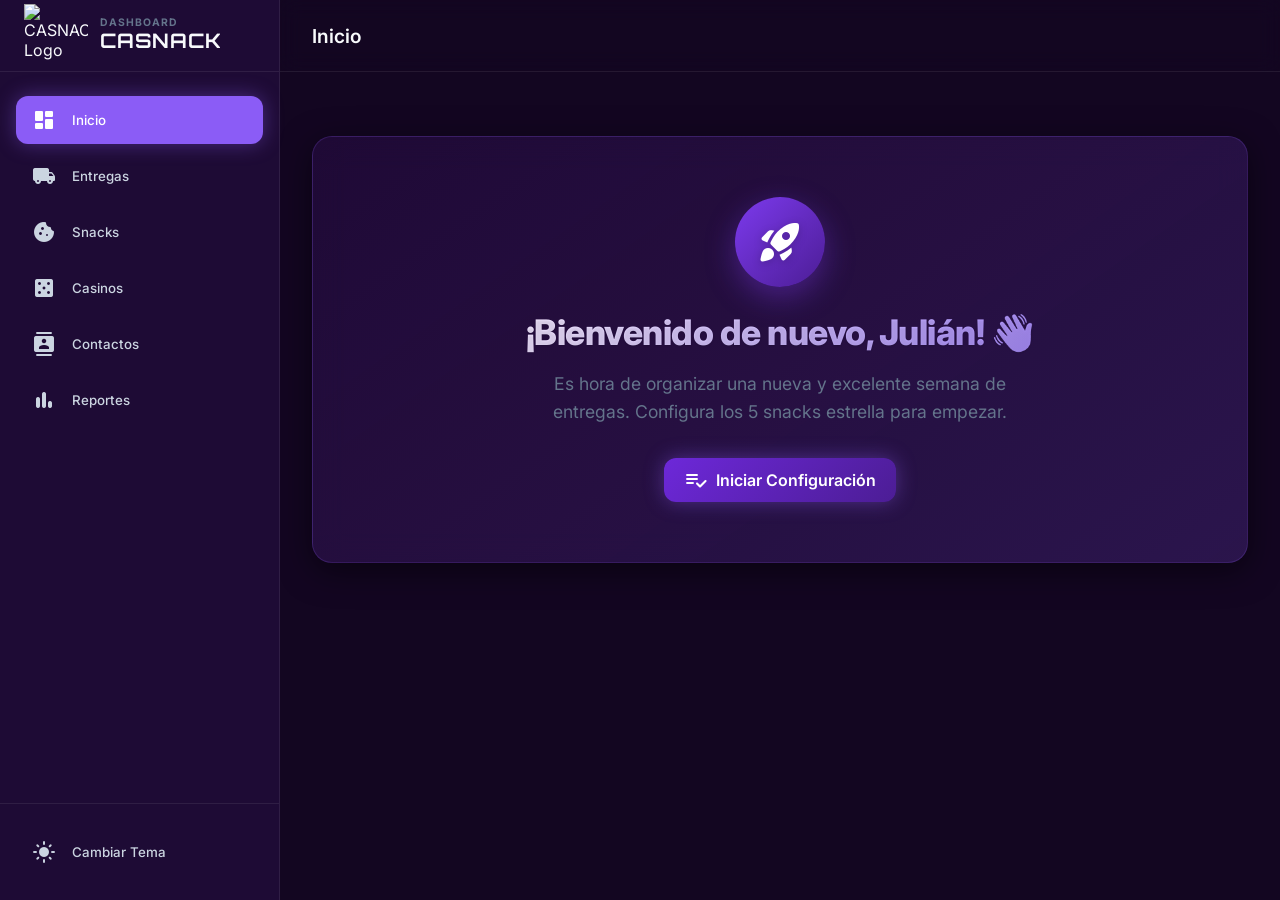
==== commit 64251489: "chore: Actualización y Despliegue automático hacia Vercel" ====
--- a/index.html
+++ b/index.html
@@ -5,9 +5,8 @@
     <meta charset="UTF-8">
     <meta name="viewport" content="width=device-width, initial-scale=1.0, maximum-scale=1.0, user-scalable=no">
     <title>CASNACK Dashboard</title>
-    <!-- Favicon and App Icons -->
-    <link rel="icon" type="image/png" href="LOGO%20CASNACK.png">
-    <link rel="apple-touch-icon" href="LOGO%20CASNACK.png">
+    <link rel="icon" type="image/png" href="LOGO%20CASNACK.png?v=2">
+    <link rel="apple-touch-icon" href="LOGO%20CASNACK.png?v=2">
     <meta name="theme-color" content="#2e1065">
 
     <link rel="preconnect" href="https://fonts.googleapis.com">
@@ -16,20 +15,22 @@
         href="https://fonts.googleapis.com/css2?family=Inter:wght@300;400;500;600;700&family=Orbitron:wght@500;700;800&display=swap"
         rel="stylesheet">
     <link href="https://fonts.googleapis.com/icon?family=Material+Icons+Round" rel="stylesheet">
-
-    <link rel="stylesheet" href="styles.css">
+    <script src="https://cdn.jsdelivr.net/npm/sweetalert2@11"></script>
+    <script src="https://cdnjs.cloudflare.com/ajax/libs/jspdf/2.5.1/jspdf.umd.min.js"></script>
+    <script src="https://cdnjs.cloudflare.com/ajax/libs/jspdf-autotable/3.8.2/jspdf.plugin.autotable.min.js"></script>
+
+    <link rel="stylesheet" href="styles.css?v=4">
 </head>
 
-<body class="dark-mode"> <!-- Starting in Dark Mode for Premium Feel -->
+<body class="dark-mode">
     <div class="app-container">
 
         <!-- Sidebar for PC Navigation -->
         <aside class="sidebar">
             <div class="sidebar-header">
                 <div class="logo-wrapper">
-                    <img src="LOGO%20CASNACK.png" alt="CASNACK Logo" class="app-logo">
-                </div>
-                <!-- Desktop brand text -->
+                    <img src="LOGO%20CASNACK.png?v=2" alt="CASNACK Logo" class="app-logo">
+                </div>
                 <div class="brand">
                     <span class="brand-subtitle">DASHBOARD</span>
                     <span class="brand-title">CASNACK</span>
@@ -42,6 +43,12 @@
                     </div>
                     <span class="nav-label">Inicio</span>
                 </button>
+                <button class="nav-btn" data-target="delivery">
+                    <div class="nav-icon-wrapper">
+                        <span class="material-icons-round">local_shipping</span>
+                    </div>
+                    <span class="nav-label">Entregas</span>
+                </button>
                 <button class="nav-btn" data-target="snacks">
                     <div class="nav-icon-wrapper">
                         <span class="material-icons-round">cookie</span>
@@ -54,11 +61,11 @@
                     </div>
                     <span class="nav-label">Casinos</span>
                 </button>
-                <button class="nav-btn" data-target="delivery">
-                    <div class="nav-icon-wrapper">
-                        <span class="material-icons-round">local_shipping</span>
-                    </div>
-                    <span class="nav-label">Entregas</span>
+                <button class="nav-btn" data-target="contactos">
+                    <div class="nav-icon-wrapper">
+                        <span class="material-icons-round">contacts</span>
+                    </div>
+                    <span class="nav-label">Contactos</span>
                 </button>
                 <button class="nav-btn" data-target="reports">
                     <div class="nav-icon-wrapper">
@@ -77,196 +84,110 @@
 
         <!-- Main Content Area -->
         <main class="main-content">
-            <!-- Top Header -->
             <header class="top-header">
-                <!-- Mobile brand (hidden on PC) -->
                 <div class="mobile-brand">
                     <div class="mobile-logo-wrapper">
-                        <img src="LOGO%20CASNACK.png" alt="Logo" class="mobile-logo">
+                        <img src="LOGO%20CASNACK.png?v=2" alt="Logo" class="mobile-logo">
                     </div>
                     <div class="brand">
                         <span class="brand-subtitle">DASHBOARD</span>
                         <span class="brand-title">CASNACK</span>
                     </div>
                 </div>
-                <!-- Context title for PC -->
                 <h1 class="pc-page-title" id="pc-page-title">Inicio</h1>
-
                 <div class="header-actions">
                     <button class="icon-btn theme-toggle" id="theme-toggle-mobile">
                         <span class="material-icons-round theme-icon">light_mode</span>
                     </button>
-                    <button class="icon-btn notification-btn">
-                        <span class="material-icons-round">notifications</span>
-                        <span class="notification-dot"></span>
-                    </button>
                 </div>
             </header>
 
-            <!-- Page Views Container -->
             <div class="page-views">
 
-                <!-- Dashboard View -->
+                <!-- ==================== DASHBOARD ==================== -->
                 <section id="dashboard" class="page-view active">
 
-                    <!-- Welcome Hero -->
-                    <div class="dashboard-hero">
-                        <div class="welcome-text">
-                            <p class="subtitle">Bienvenido de nuevo,</p>
-                            <h2 class="title metallic-text">Manager Dave</h2>
-                        </div>
-                        <div class="status-badge">
-                            <span class="status-dot live"></span> En Vivo
-                        </div>
-                    </div>
-
-                    <!-- Main Stat Card -->
-                    <div class="glass-card stat-card primary-gradient">
-                        <div class="stat-content">
-                            <div class="stat-block">
-                                <p class="stat-label">Stock Total</p>
-                                <p class="stat-value font-display">14,250</p>
-                                <p class="stat-trend positive">
-                                    <span class="material-icons-round">arrow_upward</span> +5.2%
-                                </p>
-                            </div>
-                            <div class="divider"></div>
-                            <div class="stat-block">
-                                <p class="stat-label">Valor Inventario</p>
-                                <p class="stat-value font-display">$42.8k</p>
-                                <p class="stat-update">Actualizado hace 2m</p>
-                            </div>
-                        </div>
-                        <div class="card-glow"></div>
-                    </div>
-
-                    <!-- Layout grid for PC vs Mobile -->
-                    <div class="dashboard-grid">
-                        <!-- Widget 1: Most Delivered -->
-                        <div class="glass-card widget widget-full">
-                            <div class="widget-header">
-                                <h3 class="widget-title">
-                                    <span class="icon-primary"><span
-                                            class="material-icons-round">local_shipping</span></span>
-                                    Más Entregados
-                                </h3>
-                                <span class="widget-subtitle">Esta semana</span>
-                            </div>
-                            <div class="widget-body">
-                                <div class="progress-item">
-                                    <div class="item-info">
-                                        <div class="item-icon bg-orange">
-                                            <span class="material-icons-round text-orange">cookie</span>
-                                        </div>
-                                        <div>
-                                            <p class="item-title">Pretzels Mix</p>
-                                            <p class="item-desc">2,400 unidades</p>
-                                        </div>
-                                    </div>
-                                    <span class="item-percent font-display">32%</span>
-                                </div>
-                                <div class="progress-bar-bg">
-                                    <div class="progress-bar-fill orange-glow" style="width: 32%"></div>
-                                </div>
-                            </div>
-                        </div>
-
-                        <!-- Widget 2: Top Casino -->
-                        <div class="glass-card widget widget-half flex-col">
-                            <div>
-                                <div class="item-icon bg-blue mb-small">
-                                    <span class="material-icons-round text-blue">casino</span>
-                                </div>
-                                <h3 class="widget-title">Top Casino</h3>
-                                <p class="item-desc">Mayor consumo</p>
-                            </div>
-                            <div class="widget-footer mt-large">
-                                <p class="big-value font-display">Grand Royal</p>
-                                <p class="trend-text positive mt-small">+12% vs prom</p>
-                            </div>
-                        </div>
-
-                        <!-- Widget 3: Alerts -->
-                        <div class="glass-card widget widget-half alert-widget flex-col">
-                            <div>
-                                <div class="item-icon bg-red mb-small">
-                                    <span class="material-icons-round text-red">warning</span>
-                                </div>
-                                <h3 class="widget-title text-red-bold">Stock Bajo</h3>
-                                <p class="item-desc text-red-light">3 Ítems Críticos</p>
-                            </div>
-                            <div class="widget-footer mt-large">
-                                <button class="btn-outline-red w-full">Ver Alertas</button>
-                            </div>
-                        </div>
-                    </div>
-
-                    <!-- Recent Section -->
-                    <div class="recent-section mt-xl">
-                        <div class="section-header">
-                            <h3 class="section-title">Entregas Recientes</h3>
-                            <a href="#" class="link-primary">Ver Todas</a>
-                        </div>
-                        <div class="list-container">
-                            <div class="glass-card list-item interactive">
-                                <div class="item-info">
-                                    <div class="icon-circle bg-gray"><span
-                                            class="material-icons-round">local_shipping</span></div>
-                                    <div>
-                                        <p class="item-title">Bellagio Resort</p>
-                                        <p class="item-desc">Orden #8832 • Mixed Nuts</p>
-                                    </div>
-                                </div>
-                                <div class="item-trailing">
-                                    <p class="item-title text-right">250 uds</p>
-                                    <p class="item-desc text-right">10m atrás</p>
-                                </div>
-                            </div>
-                            <div class="glass-card list-item interactive">
-                                <div class="item-info">
-                                    <div class="icon-circle bg-gray"><span
-                                            class="material-icons-round">local_shipping</span></div>
-                                    <div>
-                                        <p class="item-title">Caesars Palace</p>
-                                        <p class="item-desc">Orden #8831 • Chips Variety</p>
-                                    </div>
-                                </div>
-                                <div class="item-trailing">
-                                    <p class="item-title text-right">500 uds</p>
-                                    <p class="item-desc text-right">1h atrás</p>
-                                </div>
-                            </div>
-                            <div class="glass-card list-item interactive">
-                                <div class="item-info">
-                                    <div class="icon-circle bg-green"><span
-                                            class="material-icons-round text-green">check_circle</span></div>
-                                    <div>
-                                        <p class="item-title">MGM Grand</p>
-                                        <p class="item-desc">Orden #8830 • Dried Fruits</p>
-                                    </div>
-                                </div>
-                                <div class="item-trailing">
-                                    <p class="item-title text-right">120 uds</p>
-                                    <p class="item-desc text-right">2h atrás</p>
-                                </div>
-                            </div>
-                        </div>
-                    </div>
-                </section>
-
-                <!-- Casinos View -->
+                    <!-- No active week -->
+                    <div id="dashboard-no-week">
+                        <div class="glass-card welcome-card-hero mt-xl">
+                            <div class="welcome-hero-content">
+                                <div class="welcome-icon-wrap ripple-effect">
+                                    <span class="material-icons-round welcome-icon">rocket_launch</span>
+                                </div>
+                                <h2 class="welcome-title metallic-text">¡Bienvenido de nuevo, Julián! 👋</h2>
+                                <p class="welcome-desc">Es hora de organizar una nueva y excelente semana de entregas.
+                                    Configura los 5 snacks estrella para empezar.</p>
+                                <button class="btn-primary btn-lg welcome-btn" id="btn-config-semana">
+                                    <span class="material-icons-round">playlist_add_check</span> Iniciar Configuración
+                                </button>
+                            </div>
+                        </div>
+                    </div>
+
+                    <!-- Active week dashboard -->
+                    <div id="dashboard-active" style="display:none;">
+                        <div class="dashboard-grid mt-small">
+                            <div class="glass-card stat-card">
+                                <div class="stat-icon bg-blue"><span class="material-icons-round">date_range</span>
+                                </div>
+                                <div class="stat-info">
+                                    <p class="stat-label">Semana Actual</p>
+                                    <p class="stat-value" id="dash-semana-label">--</p>
+                                    <p class="text-muted mt-small" id="dash-semana-dates"
+                                        style="font-size:0.75rem; display:none;"></p>
+                                </div>
+                            </div>
+                            <div class="glass-card stat-card">
+                                <div class="stat-icon bg-orange"><span
+                                        class="material-icons-round">local_shipping</span></div>
+                                <div class="stat-info">
+                                    <p class="stat-label">Entregas</p>
+                                    <p class="stat-value" id="dash-entregas-label">0 / 0</p>
+                                </div>
+                            </div>
+                            <div class="glass-card stat-card">
+                                <div class="stat-icon bg-green"><span class="material-icons-round">attach_money</span>
+                                </div>
+                                <div class="stat-info">
+                                    <p class="stat-label">Total Semana</p>
+                                    <p class="stat-value" id="dash-total-label">$0</p>
+                                </div>
+                            </div>
+                        </div>
+
+                        <div class="glass-card mt-xl" style="padding: 20px;">
+                            <h3 class="mb-small font-bold">🍿 Snacks de la Semana</h3>
+                            <div id="dash-snacks-list" class="dash-snacks-grid"></div>
+                        </div>
+
+                        <div class="dashboard-actions mt-xl">
+                            <button class="btn-outline btn-lg" id="btn-cambiar-snacks" style="display:none;">
+                                <span class="material-icons-round">swap_horiz</span> Cambiar Snacks
+                            </button>
+                            <button class="btn-primary btn-lg" id="btn-ir-entregas">
+                                <span class="material-icons-round">local_shipping</span> Ir a Entregas
+                            </button>
+                            <button class="btn-primary btn-lg btn-success" id="btn-factura-semanal"
+                                style="display:none;">
+                                <span class="material-icons-round">receipt_long</span> Generar Cuenta de Cobro
+                            </button>
+                            <button class="btn-primary btn-lg btn-warning" id="btn-nueva-semana" style="display:none;">
+                                <span class="material-icons-round">restart_alt</span> Iniciar Nueva Semana
+                            </button>
+                        </div>
+                    </div>
+                </section>
+
+                <!-- ==================== CASINOS ==================== -->
                 <section id="casinos" class="page-view">
                     <div class="section-header mt-small">
                         <h2 class="title metallic-text">Gestión de Casinos</h2>
-                        <button class="btn-primary" id="btn-add-casino"
-                            onclick="document.getElementById('add-casino-form').style.display='block'">
+                        <button class="btn-primary" id="btn-add-casino">
                             <span class="material-icons-round">add</span> Agregar Casino
                         </button>
                     </div>
-
-                    <!-- Add Casino Form (Visually Hidden/Mocked for future) -->
                     <div class="glass-card form-card mb-large" id="add-casino-form" style="display: none;">
-                        <h3 class="mb-small text-lg font-bold">Registrar Nuevo Casino</h3>
+                        <h3 class="mb-small text-lg font-bold" id="casino-form-title">Registrar Nuevo Casino</h3>
                         <div class="form-grid">
                             <div class="form-group">
                                 <label>Nombre del Casino</label>
@@ -284,144 +205,28 @@
                                     placeholder="Ej. El Centro">
                             </div>
                             <div class="form-group">
-                                <label>Cantidad Estandar de Snacks</label>
-                                <input type="number" id="casino-snacks-input" class="form-input" placeholder="Ej. 150">
+                                <label>Cantidad Estándar de Snacks (por tipo)</label>
+                                <input type="number" id="casino-snacks-input" class="form-input" placeholder="Ej. 30">
                             </div>
                         </div>
                         <div class="form-actions mt-xl text-right">
-                            <button class="btn-outline-red mr-small"
-                                onclick="document.getElementById('add-casino-form').style.display='none'">Cancelar</button>
+                            <button class="btn-outline-red mr-small" id="btn-cancel-casino">Cancelar</button>
                             <button class="btn-primary" id="btn-save-casino">Guardar Casino</button>
                         </div>
                     </div>
-
-                    <div class="list-container mt-xl">
-                        <!-- Casino Item 1 -->
-                        <div class="glass-card list-item interactive">
-                            <div class="item-info casino-info w-full">
-                                <div class="icon-circle bg-blue"><span
-                                        class="material-icons-round text-blue">casino</span></div>
-                                <div class="casino-details w-full">
-                                    <p class="item-title text-lg">Grand Royal Casino</p>
-                                    <div class="casino-meta">
-                                        <p class="item-desc"><span
-                                                class="material-icons-round text-small text-muted">location_on</span>
-                                            Av. Principal 123</p>
-                                        <p class="item-desc"><span
-                                                class="material-icons-round text-small text-muted">map</span> Barrio
-                                            Centro</p>
-                                    </div>
-                                </div>
-                            </div>
-                            <div class="item-trailing flex-row">
-                                <div class="text-right mr-large hide-on-mobile">
-                                    <p class="item-title font-display">500</p>
-                                    <p class="item-desc text-muted">Snacks Estandar</p>
-                                </div>
-                                <div class="action-controls mr-small">
-                                    <button class="icon-btn-small btn-edit" title="Editar Casino"><span
-                                            class="material-icons-round text-small">edit</span></button>
-                                    <button class="icon-btn-small btn-delete" title="Eliminar Casino"><span
-                                            class="material-icons-round text-small">delete</span></button>
-                                </div>
-                                <div class="order-controls">
-                                    <button class="icon-btn-small" title="Subir"><span
-                                            class="material-icons-round">keyboard_arrow_up</span></button>
-                                    <button class="icon-btn-small" title="Bajar"><span
-                                            class="material-icons-round">keyboard_arrow_down</span></button>
-                                </div>
-                            </div>
-                        </div>
-
-                        <!-- Casino Item 2 -->
-                        <div class="glass-card list-item interactive">
-                            <div class="item-info casino-info w-full">
-                                <div class="icon-circle bg-orange"><span
-                                        class="material-icons-round text-orange">casino</span></div>
-                                <div class="casino-details w-full">
-                                    <p class="item-title text-lg">Palace Star</p>
-                                    <div class="casino-meta">
-                                        <p class="item-desc"><span
-                                                class="material-icons-round text-small text-muted">location_on</span>
-                                            Calle 45 #8-12</p>
-                                        <p class="item-desc"><span
-                                                class="material-icons-round text-small text-muted">map</span> Zona Norte
-                                        </p>
-                                    </div>
-                                </div>
-                            </div>
-                            <div class="item-trailing flex-row">
-                                <div class="text-right mr-large hide-on-mobile">
-                                    <p class="item-title font-display">300</p>
-                                    <p class="item-desc text-muted">Snacks Estandar</p>
-                                </div>
-                                <div class="action-controls mr-small">
-                                    <button class="icon-btn-small btn-edit" title="Editar Casino"><span
-                                            class="material-icons-round text-small">edit</span></button>
-                                    <button class="icon-btn-small btn-delete" title="Eliminar Casino"><span
-                                            class="material-icons-round text-small">delete</span></button>
-                                </div>
-                                <div class="order-controls">
-                                    <button class="icon-btn-small" title="Subir"><span
-                                            class="material-icons-round">keyboard_arrow_up</span></button>
-                                    <button class="icon-btn-small" title="Bajar"><span
-                                            class="material-icons-round">keyboard_arrow_down</span></button>
-                                </div>
-                            </div>
-                        </div>
-
-                        <!-- Casino Item 3 -->
-                        <div class="glass-card list-item interactive">
-                            <div class="item-info casino-info w-full">
-                                <div class="icon-circle bg-green"><span
-                                        class="material-icons-round text-green">casino</span></div>
-                                <div class="casino-details w-full">
-                                    <p class="item-title text-lg">Lucky Club</p>
-                                    <div class="casino-meta">
-                                        <p class="item-desc"><span
-                                                class="material-icons-round text-small text-muted">location_on</span>
-                                            Carrera 9 #15-32</p>
-                                        <p class="item-desc"><span
-                                                class="material-icons-round text-small text-muted">map</span> El Poblado
-                                        </p>
-                                    </div>
-                                </div>
-                            </div>
-                            <div class="item-trailing flex-row">
-                                <div class="text-right mr-large hide-on-mobile">
-                                    <p class="item-title font-display">150</p>
-                                    <p class="item-desc text-muted">Snacks Estandar</p>
-                                </div>
-                                <div class="action-controls mr-small">
-                                    <button class="icon-btn-small btn-edit" title="Editar Casino"><span
-                                            class="material-icons-round text-small">edit</span></button>
-                                    <button class="icon-btn-small btn-delete" title="Eliminar Casino"><span
-                                            class="material-icons-round text-small">delete</span></button>
-                                </div>
-                                <div class="order-controls">
-                                    <button class="icon-btn-small" title="Subir"><span
-                                            class="material-icons-round">keyboard_arrow_up</span></button>
-                                    <button class="icon-btn-small" title="Bajar"><span
-                                            class="material-icons-round">keyboard_arrow_down</span></button>
-                                </div>
-                            </div>
-                        </div>
-                    </div>
-                </section>
-
-                <!-- Snacks View -->
+                    <div class="list-container mt-xl" id="casinos-list"></div>
+                </section>
+
+                <!-- ==================== SNACKS ==================== -->
                 <section id="snacks" class="page-view">
                     <div class="section-header mt-small">
                         <h2 class="title metallic-text">Gestión de Snacks</h2>
-                        <button class="btn-primary" id="btn-add-snack"
-                            onclick="document.getElementById('add-snack-form').style.display='block'">
+                        <button class="btn-primary" id="btn-add-snack">
                             <span class="material-icons-round">add</span> Agregar Snack
                         </button>
                     </div>
-
-                    <!-- Add Snack Form -->
                     <div class="glass-card form-card mb-large" id="add-snack-form" style="display: none;">
-                        <h3 class="mb-small text-lg font-bold">Registrar Nuevo Snack</h3>
+                        <h3 class="mb-small text-lg font-bold" id="snack-form-title">Registrar Nuevo Snack</h3>
                         <div class="form-grid">
                             <div class="form-group">
                                 <label>Nombre del Snack</label>
@@ -429,107 +234,99 @@
                                     placeholder="Ej. Pretzels Mix">
                             </div>
                             <div class="form-group">
-                                <label>Precio de Venta</label>
-                                <input type="number" id="snack-precio-input" class="form-input" placeholder="Ej. 15000">
+                                <label>Precio de Venta (por unidad)</label>
+                                <input type="number" id="snack-precio-input" class="form-input" placeholder="Ej. 1500">
                             </div>
                         </div>
                         <div class="form-actions mt-xl text-right">
-                            <button class="btn-outline-red mr-small"
-                                onclick="document.getElementById('add-snack-form').style.display='none'">Cancelar</button>
+                            <button class="btn-outline-red mr-small" id="btn-cancel-snack">Cancelar</button>
                             <button class="btn-primary" id="btn-save-snack">Guardar Snack</button>
                         </div>
                     </div>
-
-                    <div class="list-container mt-xl">
-                        <!-- Snack Item 1 -->
-                        <div class="glass-card list-item interactive">
-                            <div class="item-info casino-info w-full">
-                                <div class="icon-circle bg-orange"><span
-                                        class="material-icons-round text-orange">cookie</span></div>
-                                <div class="casino-details w-full">
-                                    <p class="item-title text-lg">Pretzels Mix</p>
-                                    <div class="casino-meta">
-                                        <p class="item-desc"><span
-                                                class="material-icons-round text-small text-muted">sell</span>
-                                            Precio de Venta</p>
-                                    </div>
-                                </div>
-                            </div>
-                            <div class="item-trailing flex-row">
-                                <div class="text-right mr-large hide-on-mobile">
-                                    <p class="item-title font-display">$15,000</p>
-                                    <p class="item-desc text-muted">COP</p>
-                                </div>
-                                <div class="action-controls mr-small">
-                                    <button class="icon-btn-small btn-edit" title="Editar Snack"><span
-                                            class="material-icons-round text-small">edit</span></button>
-                                    <button class="icon-btn-small btn-delete" title="Eliminar Snack"><span
-                                            class="material-icons-round text-small">delete</span></button>
-                                </div>
-                                <div class="order-controls">
-                                    <button class="icon-btn-small" title="Subir"><span
-                                            class="material-icons-round">keyboard_arrow_up</span></button>
-                                    <button class="icon-btn-small" title="Bajar"><span
-                                            class="material-icons-round">keyboard_arrow_down</span></button>
-                                </div>
-                            </div>
-                        </div>
-
-                        <!-- Snack Item 2 -->
-                        <div class="glass-card list-item interactive">
-                            <div class="item-info casino-info w-full">
-                                <div class="icon-circle bg-green"><span
-                                        class="material-icons-round text-green">cookie</span></div>
-                                <div class="casino-details w-full">
-                                    <p class="item-title text-lg">Nueces Surtidas</p>
-                                    <div class="casino-meta">
-                                        <p class="item-desc"><span
-                                                class="material-icons-round text-small text-muted">sell</span>
-                                            Precio de Venta</p>
-                                    </div>
-                                </div>
-                            </div>
-                            <div class="item-trailing flex-row">
-                                <div class="text-right mr-large hide-on-mobile">
-                                    <p class="item-title font-display">$22,000</p>
-                                    <p class="item-desc text-muted">COP</p>
-                                </div>
-                                <div class="action-controls mr-small">
-                                    <button class="icon-btn-small btn-edit" title="Editar Snack"><span
-                                            class="material-icons-round text-small">edit</span></button>
-                                    <button class="icon-btn-small btn-delete" title="Eliminar Snack"><span
-                                            class="material-icons-round text-small">delete</span></button>
-                                </div>
-                                <div class="order-controls">
-                                    <button class="icon-btn-small" title="Subir"><span
-                                            class="material-icons-round">keyboard_arrow_up</span></button>
-                                    <button class="icon-btn-small" title="Bajar"><span
-                                            class="material-icons-round">keyboard_arrow_down</span></button>
-                                </div>
-                            </div>
-                        </div>
-                    </div>
-                </section>
-
-                <!-- Delivery View (Placeholder) -->
+                    <div class="list-container mt-xl" id="snacks-list"></div>
+                </section>
+
+                <!-- ==================== ENTREGAS ==================== -->
                 <section id="delivery" class="page-view">
-                    <div class="placeholder-content glass-card">
-                        <div class="placeholder-icon">
-                            <span class="material-icons-round text-primary">local_shipping</span>
-                        </div>
-                        <h2 class="metallic-text">Registro de Entregas</h2>
-                        <p class="text-muted">Este apartado se irá creando más adelante.</p>
-                    </div>
-                </section>
-
-                <!-- Reports View (Placeholder) -->
+                    <!-- No active week -->
+                    <div id="delivery-no-week">
+                        <div class="glass-card welcome-card mt-xl">
+                            <div class="welcome-icon-wrap">
+                                <span class="material-icons-round welcome-icon">event_busy</span>
+                            </div>
+                            <h2 class="metallic-text">No hay semana configurada</h2>
+                            <p class="text-muted">Primero selecciona los snacks de la semana desde el Dashboard.</p>
+                            <button class="btn-primary btn-lg mt-xl" id="btn-delivery-go-dash">
+                                <span class="material-icons-round">dashboard</span> Ir al Dashboard
+                            </button>
+                        </div>
+                    </div>
+
+                    <!-- Active deliveries -->
+                    <div id="delivery-active" style="display:none;">
+                        <div class="glass-card delivery-progress mt-small">
+                            <div class="progress-header">
+                                <h3 class="font-bold">Progreso de Entregas</h3>
+                                <span class="progress-text" id="delivery-progress-text">0 de 0</span>
+                            </div>
+                            <div class="progress-bar-track">
+                                <div class="progress-bar-fill" id="delivery-progress-bar" style="width:0%"></div>
+                            </div>
+                        </div>
+
+                        <div class="glass-card mt-small">
+                            <h3 class="mb-small font-bold">📊 Resumen Total de Snacks Necesarios</h3>
+                            <div id="delivery-totals-grid" class="totals-grid"></div>
+                        </div>
+
+                        <div class="search-bar mt-xl">
+                            <span class="material-icons-round search-icon">search</span>
+                            <input type="text" id="delivery-search" class="form-input search-input"
+                                placeholder="Buscar casino por nombre...">
+                        </div>
+
+                        <div class="list-container mt-small" id="delivery-list"></div>
+
+                        <div class="delivery-bottom-actions mt-xl" id="delivery-bottom-actions" style="display:none;">
+                            <button class="btn-primary btn-lg btn-success" id="btn-factura-entregas">
+                                <span class="material-icons-round">receipt_long</span> Generar Cuenta de Cobro Semanal
+                            </button>
+                            <button class="btn-primary btn-lg btn-warning" id="btn-nueva-semana-entregas">
+                                <span class="material-icons-round">restart_alt</span> Iniciar Nueva Semana
+                            </button>
+                        </div>
+                    </div>
+                </section>
+
+                <!-- ==================== CONTACTOS ==================== -->
+                <section id="contactos" class="page-view">
+                    <div class="section-header mt-small">
+                        <h2 class="title metallic-text">Gestión de Contactos</h2>
+                    </div>
+                    <p class="text-muted mb-large">Administra los nombres y números de WhatsApp de las personas que
+                        reciben los pedidos en cada casino.</p>
+                    <div class="list-container" id="contactos-list">
+                        <div class="glass-card welcome-card">
+                            <p class="text-muted">Cargando contactos...</p>
+                        </div>
+                    </div>
+                </section>
+
+                <!-- ==================== REPORTES ==================== -->
                 <section id="reports" class="page-view">
-                    <div class="placeholder-content glass-card">
-                        <div class="placeholder-icon">
-                            <span class="material-icons-round text-primary">bar_chart</span>
-                        </div>
-                        <h2 class="metallic-text">Reportes de Consumo</h2>
-                        <p class="text-muted">Este apartado se irá creando más adelante.</p>
+                    <div class="section-header mt-small">
+                        <h2 class="title metallic-text">Historial de Semanas</h2>
+                        <button class="btn-primary" id="btn-cargar-historial">
+                            <span class="material-icons-round">cloud_download</span> Cargar Historial
+                        </button>
+                    </div>
+                    <div id="reports-list" class="list-container mt-xl">
+                        <div class="glass-card welcome-card">
+                            <div class="welcome-icon-wrap">
+                                <span class="material-icons-round welcome-icon">history</span>
+                            </div>
+                            <p class="text-muted">Haz clic en "Cargar Historial" para ver las semanas anteriores.</p>
+                        </div>
                     </div>
                 </section>
 
@@ -542,34 +339,94 @@
                 <span class="material-icons-round">dashboard</span>
                 <span class="nav-label">Inicio</span>
             </button>
+            <button class="nav-btn" data-target="delivery">
+                <span class="material-icons-round">local_shipping</span>
+                <span class="nav-label">Entrega</span>
+            </button>
+            <button class="nav-btn" data-target="snacks">
+                <span class="material-icons-round">cookie</span>
+                <span class="nav-label">Snacks</span>
+            </button>
             <button class="nav-btn" data-target="casinos">
                 <span class="material-icons-round">casino</span>
                 <span class="nav-label">Casinos</span>
             </button>
-            <button class="nav-btn" data-target="snacks">
-                <span class="material-icons-round">cookie</span>
-                <span class="nav-label">Snacks</span>
-            </button>
-            <button class="nav-btn" data-target="delivery">
-                <span class="material-icons-round">local_shipping</span>
-                <span class="nav-label">Entrega</span>
+            <button class="nav-btn" data-target="contactos">
+                <span class="material-icons-round">contacts</span>
+                <span class="nav-label">Contactos</span>
             </button>
             <button class="nav-btn" data-target="reports">
                 <span class="material-icons-round">bar_chart</span>
                 <span class="nav-label">Reportes</span>
             </button>
         </nav>
+    </div>
+
+    <!-- ==================== MODALS ==================== -->
+
+    <!-- Modal: Selección de Snacks Semanales -->
+    <div class="modal-overlay" id="modal-seleccion-semana">
+        <div class="modal-content glass-card">
+            <div class="modal-header">
+                <h2 class="font-bold">📋 Seleccionar Snacks de la Semana</h2>
+                <button class="icon-btn modal-close" id="modal-seleccion-close">
+                    <span class="material-icons-round">close</span>
+                </button>
+            </div>
+            <p class="text-muted mb-small">Elige exactamente <strong>5 snacks</strong> para repartir esta semana.</p>
+            <p class="text-muted mb-small">Seleccionados: <strong id="seleccion-count">0</strong> / 5</p>
+            <div id="snack-selection-grid" class="snack-selection-grid"></div>
+            <div class="form-actions mt-xl">
+                <button class="btn-outline-red mr-small" id="btn-cancelar-seleccion">Cancelar</button>
+                <button class="btn-primary btn-lg" id="btn-confirmar-seleccion" disabled>
+                    <span class="material-icons-round">check</span> Confirmar Selección
+                </button>
+            </div>
+        </div>
+    </div>
+
+    <!-- Modal: Entrega de Pedido -->
+    <div class="modal-overlay" id="modal-entrega">
+        <div class="modal-content glass-card">
+            <div class="modal-header">
+                <h2 class="font-bold">📦 Entregar Pedido</h2>
+                <button class="icon-btn modal-close" id="modal-entrega-close">
+                    <span class="material-icons-round">close</span>
+                </button>
+            </div>
+            <h3 class="mb-small" id="entrega-casino-name">--</h3>
+            <div id="entrega-detalle-snacks" class="mb-small"></div>
+            <div class="form-grid">
+                <div class="form-group">
+                    <label>Nombre de quien recibe</label>
+                    <input type="text" id="entrega-receptor-nombre" class="form-input" placeholder="Ej. María García"
+                        list="contactos-datalist" autocomplete="off">
+                    <datalist id="contactos-datalist"></datalist>
+                </div>
+                <div class="form-group">
+                    <label>Número de WhatsApp</label>
+                    <input type="tel" id="entrega-receptor-whatsapp" class="form-input" placeholder="Ej. 3001234567">
+                </div>
+            </div>
+            <div class="form-actions mt-xl">
+                <button class="btn-outline-red mr-small" id="btn-cancelar-entrega">Cancelar</button>
+                <button class="btn-primary btn-lg" id="btn-confirmar-entrega">
+                    <span class="material-icons-round">send</span> Confirmar y Enviar por WhatsApp
+                </button>
+            </div>
+        </div>
     </div>
 
     <!-- Easter Egg Logo Animation Container -->
     <div class="easter-egg-overlay" id="easter-egg-overlay">
         <div class="easter-egg-container">
             <div class="easter-egg-glow"></div>
-            <img src="LOGO%20CASNACK.png" alt="CASNACK Logo" class="easter-egg-logo" id="easter-egg-logo">
+            <img src="LOGO%20CASNACK.png?v=2" alt="CASNACK Logo" class="easter-egg-logo" id="easter-egg-logo">
         </div>
     </div>
 
-    <script type="module" src="app.js"></script>
+    <script type="module" src="app.js?v=4"></script>
+    <script type="module" src="delivery.js?v=4"></script>
 </body>
 
 </html>
--- a/styles.css
+++ b/styles.css
@@ -273,6 +273,10 @@
 }
 
 .btn-outline-red {
+    display: flex;
+    align-items: center;
+    justify-content: center;
+    gap: 8px;
     padding: 8px 16px;
     border: 1px solid var(--color-red);
     border-radius: 10px;
@@ -319,15 +323,11 @@
 }
 
 .logo-wrapper {
-    width: 36px;
-    height: 36px;
-    border-radius: 8px;
-    background: var(--gradient-primary);
+    width: 64px;
+    height: 64px;
     display: flex;
     align-items: center;
     justify-content: center;
-    box-shadow: var(--shadow-neon);
-    padding: 6px;
 }
 
 .app-logo {
@@ -1184,15 +1184,11 @@
     }
 
     .mobile-logo-wrapper {
-        width: 44px;
-        height: 44px;
-        border-radius: 6px;
-        background: var(--gradient-primary);
+        width: 56px;
+        height: 56px;
         display: flex;
         align-items: center;
         justify-content: center;
-        box-shadow: var(--shadow-neon);
-        padding: 0;
     }
 
     .mobile-logo {
@@ -1317,4 +1313,791 @@
     100% {
         box-shadow: 0 0 0 0 rgba(139, 92, 246, 0);
     }
+}
+
+/* ============ DELIVERY SYSTEM ============ */
+
+.welcome-card {
+    min-height: 350px;
+    display: flex;
+    flex-direction: column;
+    align-items: center;
+    justify-content: center;
+    text-align: center;
+    padding: 48px 32px;
+}
+
+.welcome-card-hero {
+    min-height: 400px;
+    display: flex;
+    flex-direction: column;
+    align-items: center;
+    justify-content: center;
+    text-align: center;
+    padding: 60px 32px;
+    position: relative;
+    overflow: hidden;
+    background: linear-gradient(145deg, rgba(88, 28, 135, 0.08) 0%, rgba(139, 92, 246, 0.15) 100%), var(--bg-card);
+    border: 1px solid rgba(139, 92, 246, 0.2);
+}
+
+.welcome-hero-content {
+    position: relative;
+    z-index: 2;
+    display: flex;
+    flex-direction: column;
+    align-items: center;
+}
+
+.welcome-icon-wrap {
+    width: 90px;
+    height: 90px;
+    border-radius: 50%;
+    background: linear-gradient(135deg, #7c3aed, #4c1d95);
+    display: flex;
+    align-items: center;
+    justify-content: center;
+    margin-bottom: 24px;
+    box-shadow: 0 10px 30px rgba(124, 58, 237, 0.4);
+}
+
+.welcome-icon {
+    font-size: 48px;
+    color: #fff;
+    filter: drop-shadow(0 2px 4px rgba(0, 0, 0, 0.2));
+}
+
+.welcome-title {
+    font-size: 2.2rem;
+    font-weight: 800;
+    margin-bottom: 16px;
+    letter-spacing: -0.5px;
+    background: linear-gradient(135deg, #f3e8ff, #a78bfa);
+    background-clip: text;
+    -webkit-background-clip: text;
+    -webkit-text-fill-color: transparent;
+}
+
+.welcome-desc {
+    color: var(--text-muted);
+    font-size: 1.1rem;
+    max-width: 500px;
+    line-height: 1.6;
+    margin-bottom: 32px;
+}
+
+.welcome-btn {
+    padding: 16px 36px;
+    font-size: 1.1rem;
+    border-radius: 100px;
+    background: linear-gradient(135deg, var(--color-primary-light), var(--color-primary));
+    box-shadow: 0 8px 25px rgba(124, 58, 237, 0.35);
+    transition: all 0.3s cubic-bezier(0.175, 0.885, 0.32, 1.275);
+}
+
+.welcome-btn:hover {
+    transform: translateY(-3px) scale(1.02);
+    box-shadow: 0 12px 30px rgba(124, 58, 237, 0.5);
+}
+
+/* Original welcome-card for empty states */
+
+.dashboard-grid {
+    display: grid;
+    grid-template-columns: repeat(3, 1fr);
+    gap: 16px;
+}
+
+.stat-card {
+    padding: 20px;
+    display: flex;
+    align-items: center;
+    gap: 16px;
+    border: none;
+}
+
+.stat-icon {
+    width: 50px;
+    height: 50px;
+    border-radius: 14px;
+    display: flex;
+    align-items: center;
+    justify-content: center;
+    flex-shrink: 0;
+}
+
+.stat-icon .material-icons-round {
+    font-size: 26px;
+    color: #fff;
+}
+
+.stat-icon.bg-blue {
+    background: linear-gradient(135deg, #3b82f6, #2563eb);
+}
+
+.stat-icon.bg-orange {
+    background: linear-gradient(135deg, #f59e0b, #d97706);
+}
+
+.stat-icon.bg-green {
+    background: linear-gradient(135deg, #10b981, #059669);
+}
+
+.stat-label {
+    font-size: 0.75rem;
+    color: var(--text-muted);
+    text-transform: uppercase;
+    letter-spacing: 0.5px;
+}
+
+.stat-value {
+    font-size: 1.4rem;
+    font-weight: 700;
+    color: var(--text-primary);
+}
+
+.dash-snacks-grid {
+    display: flex;
+    flex-wrap: wrap;
+    gap: 10px;
+}
+
+.dash-snack-chip {
+    display: flex;
+    flex: 1 1 auto;
+    align-items: center;
+    justify-content: space-between;
+    gap: 8px;
+    padding: 8px 16px;
+    border-radius: 12px;
+    background: var(--border-subtle);
+    font-size: 0.85rem;
+    font-weight: 500;
+    color: var(--text-primary);
+}
+
+.dash-snack-chip .material-icons-round {
+    font-size: 18px;
+    color: var(--color-orange);
+}
+
+.chip-price {
+    color: var(--color-green);
+    font-weight: 600;
+    font-size: 0.8rem;
+}
+
+.dashboard-actions {
+    display: flex;
+    gap: 12px;
+    flex-wrap: wrap;
+}
+
+.btn-lg {
+    padding: 14px 28px;
+    font-size: 1rem;
+}
+
+.btn-primary {
+    padding: 10px 20px;
+    background: var(--gradient-primary);
+    color: #fff;
+    border: none;
+    border-radius: 12px;
+    font-weight: 600;
+    display: inline-flex;
+    align-items: center;
+    gap: 8px;
+    box-shadow: var(--shadow-neon);
+}
+
+.btn-primary:hover {
+    transform: translateY(-2px);
+    filter: brightness(1.1);
+}
+
+.btn-primary:disabled {
+    opacity: 0.5;
+    cursor: not-allowed;
+    transform: none;
+    filter: none;
+}
+
+.btn-success {
+    background: linear-gradient(135deg, #10b981, #059669) !important;
+    box-shadow: 0 0 15px rgba(16, 185, 129, 0.4) !important;
+}
+
+.btn-warning {
+    background: linear-gradient(135deg, #f59e0b, #d97706) !important;
+    box-shadow: 0 0 15px rgba(245, 158, 11, 0.4) !important;
+}
+
+.btn-outline {
+    padding: 10px 20px;
+    background: transparent;
+    border: 1px solid var(--color-primary);
+    color: var(--color-primary);
+    border-radius: 12px;
+    font-weight: 600;
+    display: inline-flex;
+    align-items: center;
+    gap: 8px;
+}
+
+.btn-outline:hover {
+    background: rgba(139, 92, 246, 0.1);
+}
+
+.modal-overlay {
+    position: fixed;
+    inset: 0;
+    background: rgba(0, 0, 0, 0.7);
+    backdrop-filter: blur(8px);
+    z-index: 1000;
+    display: none;
+    align-items: center;
+    justify-content: center;
+    padding: 20px;
+}
+
+.modal-overlay.active {
+    display: flex;
+}
+
+.modal-content {
+    width: 100%;
+    max-width: 640px;
+    max-height: 90vh;
+    overflow-y: auto;
+    padding: 32px;
+    border-radius: 24px;
+    animation: modalSlideIn 0.3s ease;
+}
+
+@keyframes modalSlideIn {
+    from {
+        opacity: 0;
+        transform: translateY(30px) scale(0.95);
+    }
+
+    to {
+        opacity: 1;
+        transform: translateY(0) scale(1);
+    }
+}
+
+.modal-header {
+    display: flex;
+    justify-content: space-between;
+    align-items: center;
+    margin-bottom: 16px;
+}
+
+.modal-close {
+    color: var(--text-muted);
+}
+
+.snack-selection-grid {
+    display: grid;
+    grid-template-columns: 1fr;
+    gap: 10px;
+    max-height: 50vh;
+    overflow-y: auto;
+    padding: 4px;
+}
+
+.snack-select-card {
+    display: flex;
+    align-items: center;
+    justify-content: space-between;
+    padding: 16px 20px;
+    border-radius: 14px;
+    cursor: pointer;
+    transition: all var(--transition-fast);
+    border: 2px solid transparent;
+}
+
+.snack-select-card:hover {
+    border-color: var(--color-primary-light);
+}
+
+.snack-select-card.selected {
+    border-color: var(--color-primary);
+    background: rgba(139, 92, 246, 0.1);
+    box-shadow: var(--shadow-neon);
+}
+
+.snack-select-card input[type="checkbox"] {
+    display: none;
+}
+
+.snack-select-info {
+    display: flex;
+    align-items: center;
+    gap: 12px;
+    flex-wrap: wrap;
+}
+
+.snack-select-icon {
+    font-size: 24px;
+    color: var(--color-orange);
+}
+
+.snack-select-name {
+    font-weight: 600;
+    font-size: 1rem;
+}
+
+.snack-select-price {
+    color: var(--color-green);
+    font-weight: 600;
+    font-size: 0.85rem;
+}
+
+.snack-check-mark {
+    font-size: 28px;
+    color: var(--color-primary);
+    opacity: 0;
+    transition: opacity var(--transition-fast);
+}
+
+.snack-select-card.selected .snack-check-mark {
+    opacity: 1;
+}
+
+.badge-used {
+    padding: 3px 10px;
+    border-radius: 20px;
+    background: rgba(245, 158, 11, 0.15);
+    color: var(--color-orange);
+    font-size: 0.7rem;
+    font-weight: 600;
+}
+
+.badge-custom-qty {
+    display: inline-block;
+    padding: 4px 12px;
+    border-radius: 20px;
+    background: rgba(59, 130, 246, 0.15);
+    color: var(--color-blue);
+    font-size: 0.75rem;
+    font-weight: 600;
+    margin-top: 4px;
+}
+
+.delivery-progress {
+    padding: 20px;
+}
+
+.delivery-separator {
+    display: flex;
+    align-items: center;
+    gap: 8px;
+    padding: 12px 20px;
+    color: var(--color-green);
+    font-weight: 600;
+    font-size: 0.9rem;
+    border-top: 2px solid var(--color-green);
+    margin-top: 8px;
+    opacity: 0.8;
+}
+
+.delivery-separator .material-icons-round {
+    font-size: 20px;
+}
+
+.search-bar {
+    position: relative;
+    display: flex;
+    align-items: center;
+}
+
+.search-icon {
+    position: absolute;
+    left: 14px;
+    color: var(--text-muted);
+    font-size: 22px;
+    pointer-events: none;
+}
+
+.search-input {
+    padding-left: 44px !important;
+    width: 100%;
+}
+
+.delivery-bottom-actions {
+    display: flex;
+    flex-direction: column;
+    gap: 12px;
+    align-items: center;
+}
+
+.delivery-bottom-actions .btn-lg {
+    width: 100%;
+    justify-content: center;
+    max-width: 500px;
+}
+
+.progress-header {
+    display: flex;
+    justify-content: space-between;
+    align-items: center;
+    margin-bottom: 12px;
+}
+
+.progress-text {
+    font-weight: 700;
+    color: var(--color-primary);
+    font-size: 1.1rem;
+}
+
+.progress-bar-track {
+    width: 100%;
+    height: 10px;
+    background: var(--border-subtle);
+    border-radius: 5px;
+    overflow: hidden;
+}
+
+.progress-bar-fill {
+    height: 100%;
+    border-radius: 5px;
+    background: linear-gradient(90deg, var(--color-primary), var(--color-green));
+    transition: width 0.5s ease;
+}
+
+.totals-grid {
+    display: flex;
+    flex-direction: column;
+    gap: 6px;
+}
+
+.total-item {
+    display: grid;
+    grid-template-columns: 1fr auto auto;
+    gap: 16px;
+    padding: 8px 12px;
+    border-radius: 8px;
+    font-size: 0.9rem;
+    align-items: center;
+}
+
+.total-item:nth-child(odd) {
+    background: var(--border-subtle);
+}
+
+.total-name {
+    font-weight: 500;
+}
+
+.total-qty {
+    color: var(--text-muted);
+    text-align: right;
+}
+
+.total-price {
+    font-weight: 600;
+    color: var(--color-green);
+    text-align: right;
+    min-width: 90px;
+}
+
+.total-grand {
+    background: var(--gradient-primary) !important;
+    color: #fff;
+    margin-top: 6px;
+    border-radius: 10px;
+    padding: 12px;
+}
+
+.total-grand .total-price {
+    color: #fff;
+}
+
+.delivery-card {
+    padding: 20px;
+    margin-bottom: 4px;
+    transition: all var(--transition-fast);
+}
+
+.delivery-card.status-delivered {
+    opacity: 0.75;
+}
+
+.delivery-card.status-delivered:hover {
+    opacity: 1;
+}
+
+.delivery-card-header {
+    display: flex;
+    align-items: center;
+    gap: 16px;
+    margin-bottom: 16px;
+}
+
+.delivery-order {
+    width: 36px;
+    height: 36px;
+    border-radius: 50%;
+    background: var(--gradient-primary);
+    color: #fff;
+    display: flex;
+    align-items: center;
+    justify-content: center;
+    font-weight: 700;
+    font-size: 0.9rem;
+    flex-shrink: 0;
+}
+
+.delivery-casino-info {
+    flex: 1;
+}
+
+.delivery-status {
+    display: flex;
+    align-items: center;
+    gap: 6px;
+    padding: 6px 14px;
+    border-radius: 20px;
+    font-size: 0.8rem;
+    font-weight: 600;
+    flex-shrink: 0;
+}
+
+.delivery-status.status-pending {
+    background: rgba(245, 158, 11, 0.15);
+    color: var(--color-orange);
+}
+
+.delivery-status.status-delivered {
+    background: rgba(16, 185, 129, 0.15);
+    color: var(--color-green);
+}
+
+.delivery-snacks-table {
+    margin-bottom: 16px;
+    border-radius: 12px;
+    overflow: hidden;
+    border: 1px solid var(--border-subtle);
+}
+
+.delivery-snack-row {
+    display: grid;
+    grid-template-columns: 1fr auto auto;
+    gap: 12px;
+    padding: 10px 16px;
+    font-size: 0.85rem;
+    align-items: center;
+}
+
+.delivery-snack-header {
+    background: var(--border-subtle);
+    font-weight: 600;
+    color: var(--text-muted);
+    font-size: 0.75rem;
+    text-transform: uppercase;
+    letter-spacing: 0.5px;
+}
+
+.delivery-snack-total {
+    background: rgba(139, 92, 246, 0.08);
+    border-top: 1px solid var(--border-subtle);
+}
+
+.delivery-card-actions {
+    display: flex;
+    gap: 10px;
+    flex-wrap: wrap;
+}
+
+.entrega-info-done {
+    display: flex;
+    gap: 16px;
+    flex-wrap: wrap;
+    font-size: 0.85rem;
+    color: var(--text-secondary);
+}
+
+.entrega-info-done p {
+    display: flex;
+    align-items: center;
+    gap: 4px;
+}
+
+.entrega-detail-list {
+    display: flex;
+    flex-direction: column;
+    gap: 8px;
+}
+
+.entrega-detail-item {
+    display: flex;
+    justify-content: space-between;
+    align-items: center;
+    padding: 10px 16px;
+    border-radius: 10px;
+    background: var(--border-subtle);
+    font-size: 0.9rem;
+}
+
+.historial-card {
+    padding: 0;
+    overflow: hidden;
+}
+
+.historial-header {
+    display: flex;
+    justify-content: space-between;
+    align-items: center;
+    padding: 20px 24px;
+    cursor: pointer;
+    transition: background var(--transition-fast);
+}
+
+.historial-header:hover {
+    background: var(--border-subtle);
+}
+
+.historial-detail {
+    padding: 0 24px 20px;
+}
+
+.historial-snacks {
+    display: flex;
+    flex-wrap: wrap;
+    gap: 8px;
+    align-items: center;
+}
+
+.historial-entrega-item {
+    display: grid;
+    grid-template-columns: 1fr 1fr auto;
+    gap: 12px;
+    padding: 10px 0;
+    border-bottom: 1px solid var(--border-subtle);
+    font-size: 0.85rem;
+}
+
+.historial-entrega-item:last-child {
+    border-bottom: none;
+}
+
+.form-card {
+    padding: 24px;
+}
+
+.form-grid {
+    display: grid;
+    grid-template-columns: repeat(auto-fit, minmax(200px, 1fr));
+    gap: 16px;
+}
+
+.form-group {
+    display: flex;
+    flex-direction: column;
+    gap: 6px;
+}
+
+.form-group label {
+    font-size: 0.8rem;
+    font-weight: 600;
+    color: var(--text-secondary);
+    text-transform: uppercase;
+    letter-spacing: 0.5px;
+}
+
+.form-input {
+    padding: 12px 16px;
+    border: 1px solid var(--border-subtle);
+    border-radius: 12px;
+    background: var(--bg-base);
+    color: var(--text-primary);
+    font-family: inherit;
+    font-size: 0.95rem;
+    outline: none;
+    transition: border-color var(--transition-fast), box-shadow var(--transition-fast);
+}
+
+.form-input:focus {
+    border-color: var(--color-primary);
+    box-shadow: 0 0 0 3px rgba(139, 92, 246, 0.15);
+}
+
+.form-actions {
+    display: flex;
+    justify-content: flex-end;
+    gap: 10px;
+}
+
+.mr-small {
+    margin-right: 8px;
+}
+
+.font-bold {
+    font-weight: 700;
+}
+
+.text-lg {
+    font-size: 1.1rem;
+}
+
+@media (max-width: 768px) {
+    .dashboard-grid {
+        grid-template-columns: 1fr;
+    }
+
+    .stat-value {
+        font-size: 1.1rem;
+    }
+
+    .delivery-card-header {
+        flex-wrap: wrap;
+    }
+
+    .delivery-status {
+        margin-top: 8px;
+    }
+
+    .delivery-snack-row {
+        grid-template-columns: 1fr auto;
+        gap: 8px;
+        font-size: 0.8rem;
+    }
+
+    .total-item {
+        grid-template-columns: 1fr auto;
+        font-size: 0.85rem;
+    }
+
+    .total-qty {
+        display: none;
+    }
+
+    .historial-entrega-item {
+        grid-template-columns: 1fr auto;
+    }
+
+    .modal-content {
+        padding: 24px 16px;
+        border-radius: 20px;
+    }
+
+    .snack-selection-grid {
+        max-height: 60vh;
+    }
+
+    .dashboard-actions {
+        flex-direction: column;
+    }
+
+    .dashboard-actions .btn-lg {
+        width: 100%;
+        justify-content: center;
+    }
+
+    .welcome-card {
+        min-height: 250px;
+        padding: 32px 20px;
+    }
 }
